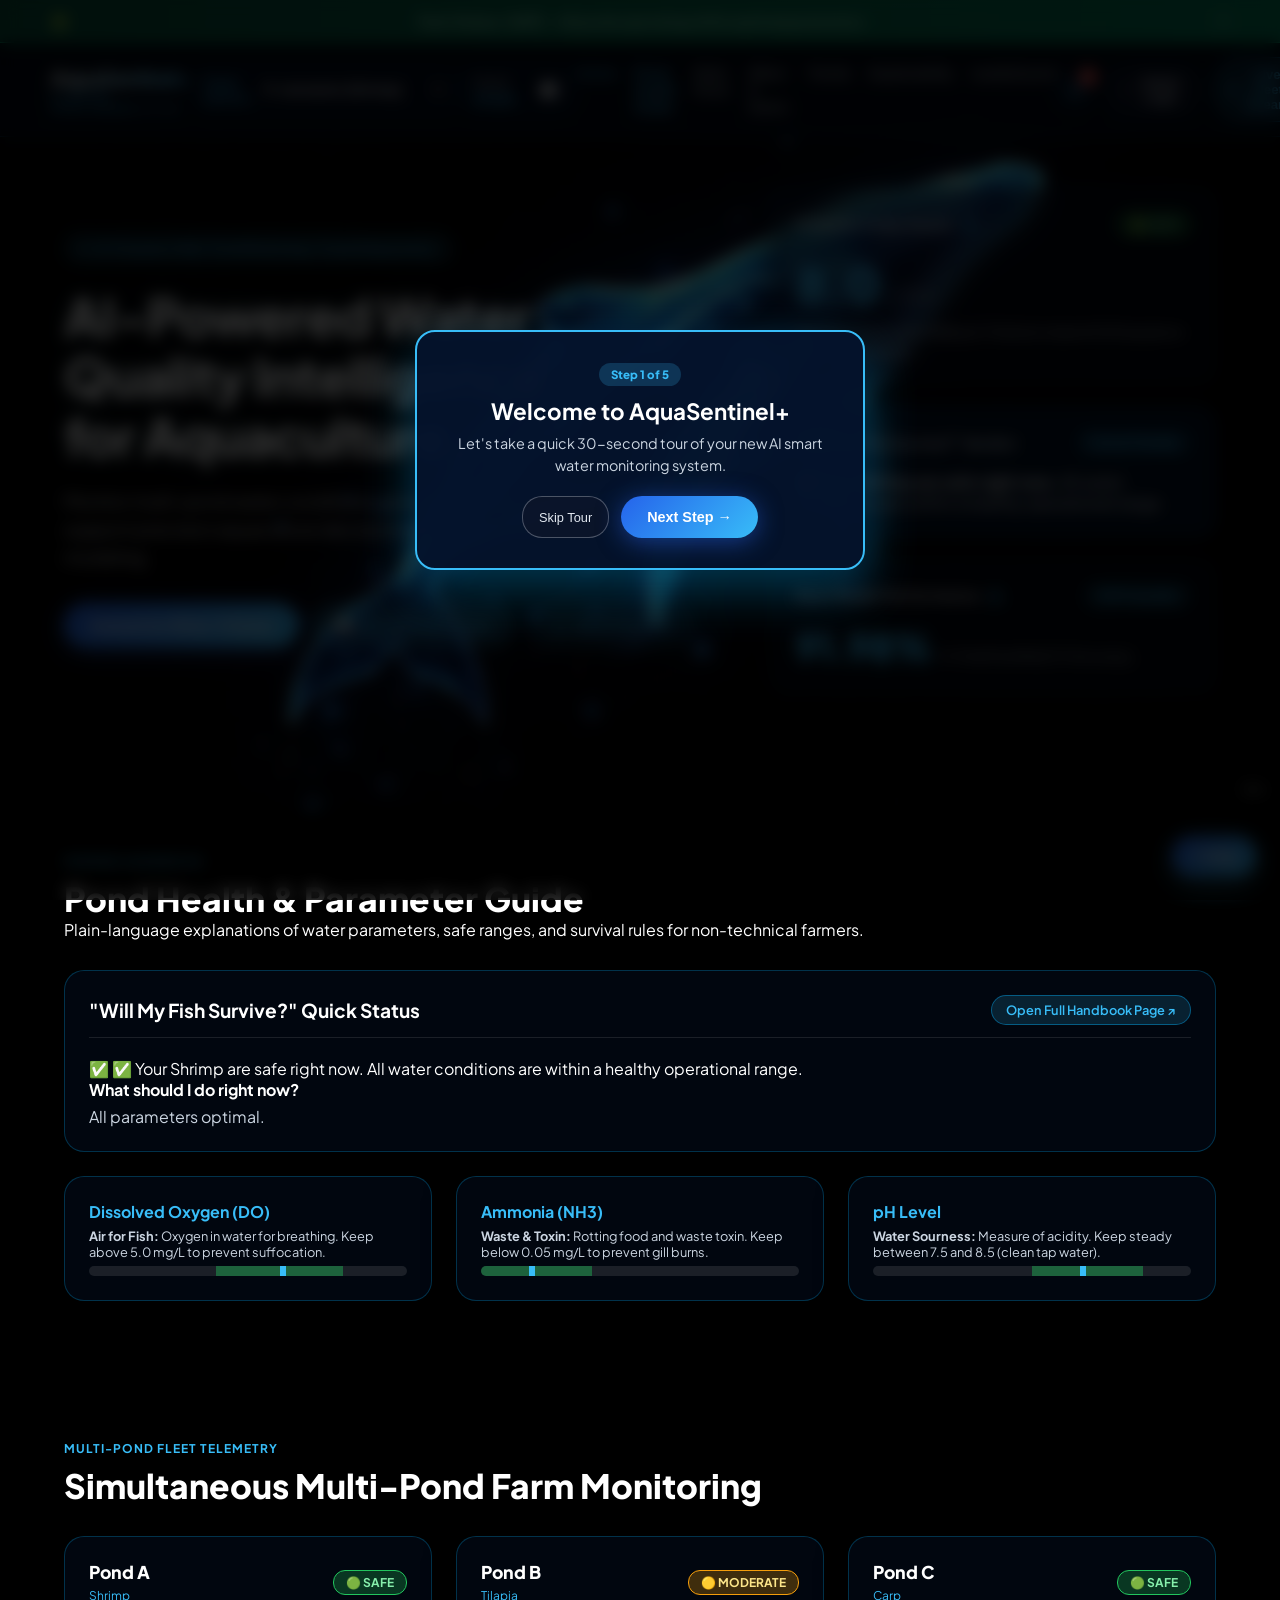
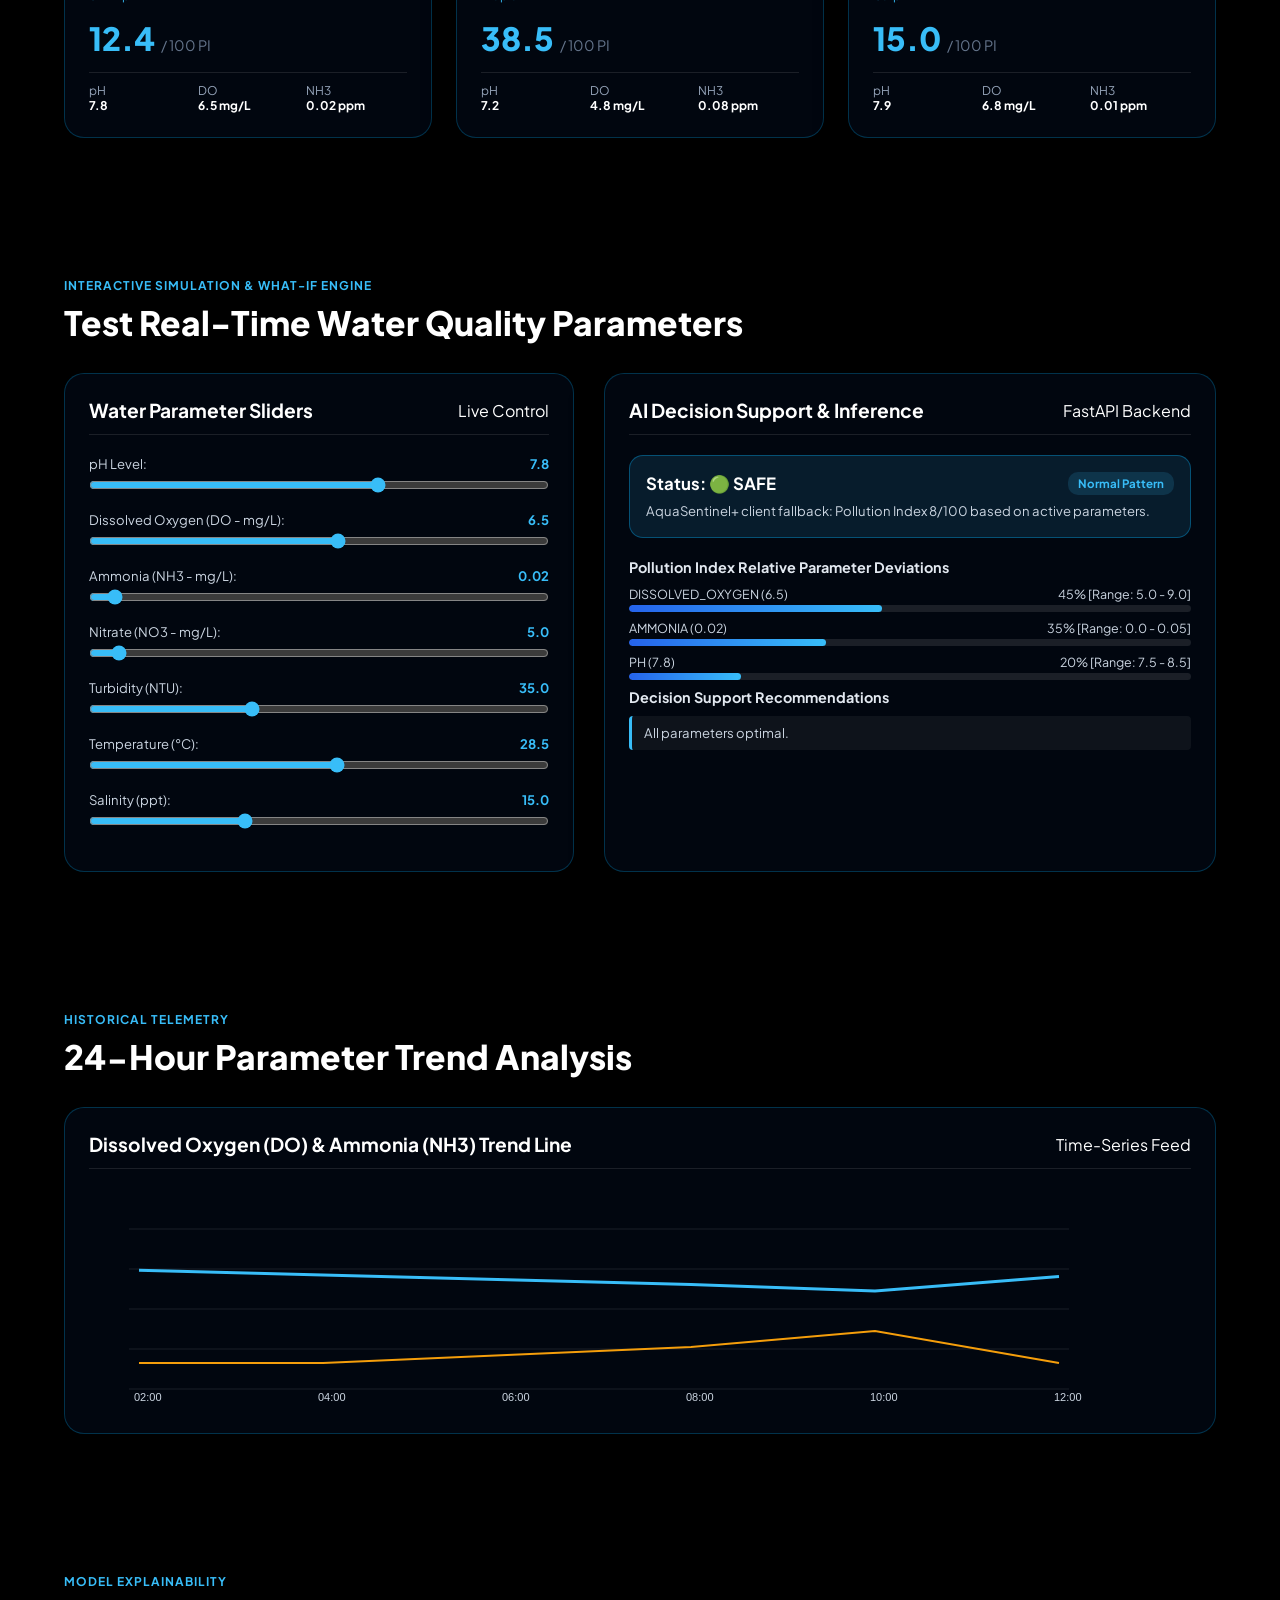
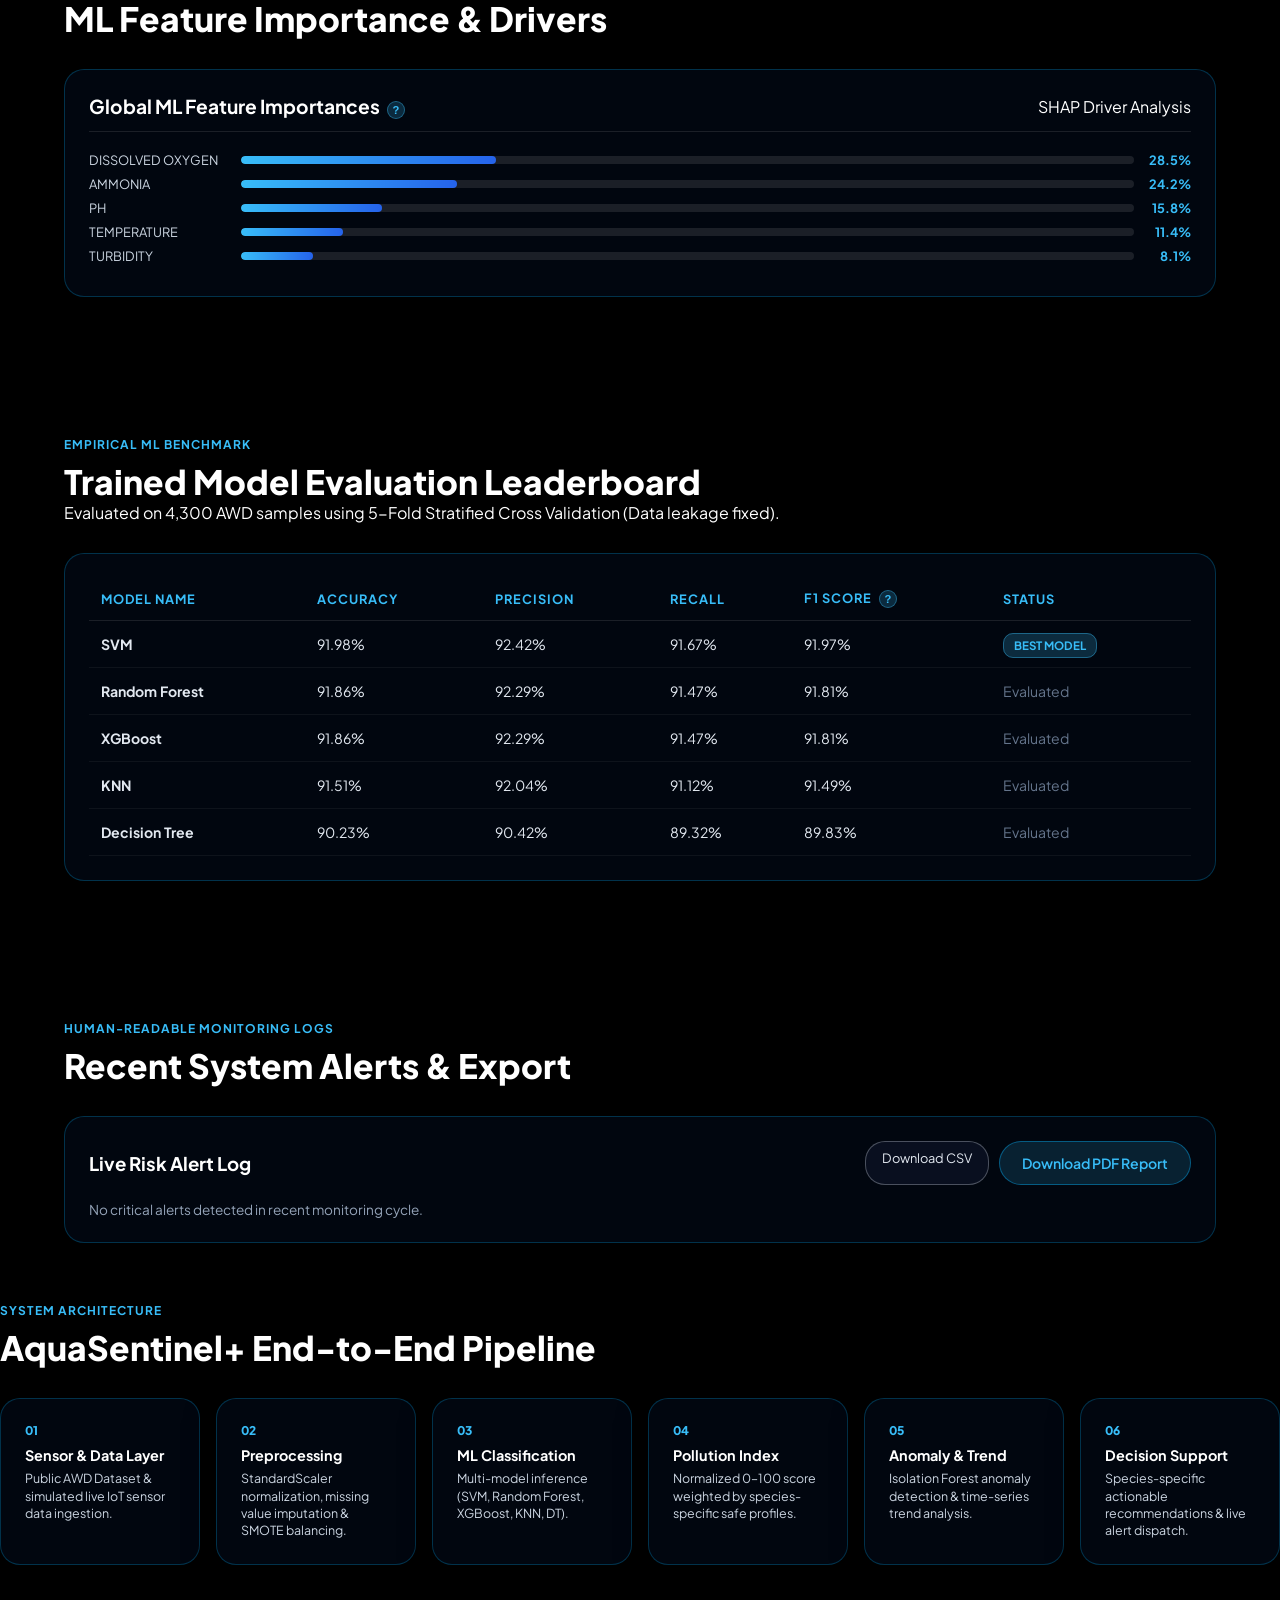
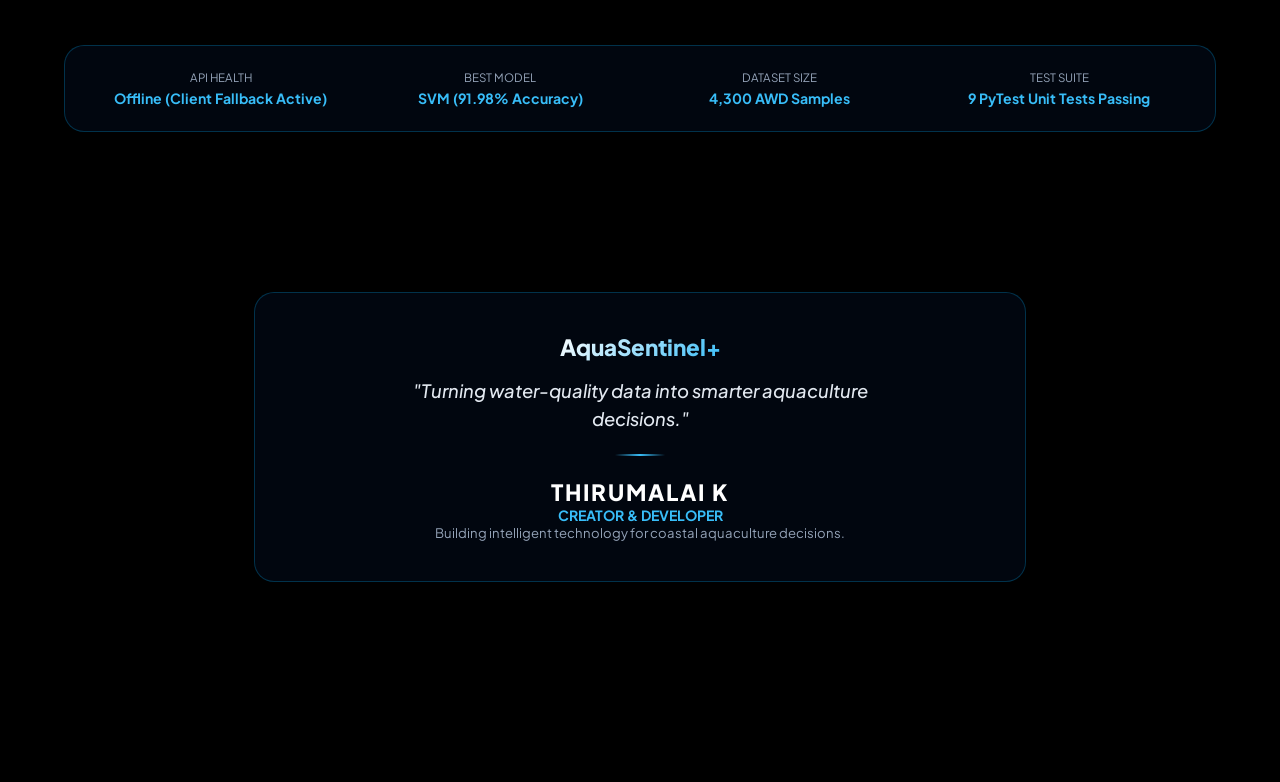
==== AQUA/index.html @ faed37a9 "success" ====
<!DOCTYPE html>
<html lang="en">
<head>
    <meta charset="UTF-8">
    <meta name="viewport" content="width=device-width, initial-scale=1.0">
    <title>AquaSentinel+ | AI Water Quality Intelligence & Decision Support</title>
    <link rel="preconnect" href="https://fonts.googleapis.com">
    <link rel="preconnect" href="https://fonts.gstatic.com" crossorigin>
    <link href="https://fonts.googleapis.com/css2?family=Plus+Jakarta+Sans:wght@300;400;500;600;700;800&display=swap" rel="stylesheet">
    <link rel="stylesheet" href="styles.css">
</head>
<body>
    <!-- FEATURE: Always-Visible Top Status Summary Banner -->
    <div id="top-status-banner" class="top-status-banner banner-safe">
        <span class="banner-icon" id="banner-icon">🟢</span>
        <span id="banner-text"><strong>Farm Status: SAFE</strong> — All 3 ponds operating within optimal parameters.</span>
        <button class="banner-close" onclick="document.getElementById('top-status-banner').style.display='none'">&times;</button>
    </div>

    <!-- 1. FIXED FULL-SCREEN WHALE CANVAS BACKGROUND -->
    <canvas id="hero-canvas"></canvas>

    <!-- 2. TRANSPARENT HUD OVERLAY -->
    <div id="template-overlay">
        <!-- Top Navigation / Header -->
        <header class="navbar">
            <div class="logo">
                <span class="logo-name">AquaSentinel+</span>
                <span class="logo-tag">AI WATER INTELLIGENCE v1.3.0</span>
            </div>
            
            <div class="species-selector-wrapper">
                <label for="species-select" class="selector-label">Target Species:</label>
                <select id="species-select" class="species-select">
                    <option value="Shrimp" selected>P. vannamei (Shrimp)</option>
                    <option value="Tilapia">O. niloticus (Tilapia)</option>
                    <option value="Carp">C. carpio (Common Carp)</option>
                </select>
            </div>

            <!-- Simple / Advanced Mode Toggle -->
            <div class="mode-toggle-wrapper">
                <span class="mode-label" id="mode-label-text">Mode: <strong>Full Dashboard</strong></span>
                <label class="switch">
                    <input type="checkbox" id="mode-toggle-checkbox" checked>
                    <span class="slider round"></span>
                </label>
            </div>

            <nav class="nav-links">
                <a href="#home" class="active">Home</a>
                <a href="#guide-section" style="color: #38bdf8; font-weight: 700;">Pond Health Guide</a>
                <a href="#ponds">Multi-Pond</a>
                <a href="#what-if">What-If Demo</a>
                <a href="#trends">Trends</a>
                <a href="#explainability">Explainability</a>
                <a href="#leaderboard">Leaderboard</a>
            </nav>

            <div class="header-controls">
                <!-- Notification Bell -->
                <div class="notif-wrapper">
                    <button class="notif-btn" id="notif-toggle" title="Alert Notifications">
                        <svg width="18" height="18" viewBox="0 0 24 24" fill="none" stroke="currentColor" stroke-width="2"><path d="M18 8A6 6 0 0 0 6 8c0 7-3 9-3 9h18s-3-2-3-9"/><path d="M13.73 21a2 2 0 0 1-3.46 0"/></svg>
                        <span class="notif-badge" id="notif-badge">3</span>
                    </button>
                    <div class="notif-dropdown" id="notif-dropdown">
                        <div class="notif-header">
                            <h4>Unread Alerts</h4>
                            <button id="btn-mark-read">Mark all as read</button>
                        </div>
                        <div class="notif-list" id="notif-list">
                            <!-- Populated dynamically -->
                        </div>
                    </div>
                </div>

                <!-- Auth & User Avatar Dropdown -->
                <div class="user-menu-wrapper" id="user-menu-wrapper">
                    <button class="btn-login" id="btn-login-modal">
                        <svg width="15" height="15" viewBox="0 0 24 24" fill="none" stroke="currentColor" stroke-width="2"><path d="M20 21v-2a4 4 0 0 0-4-4H8a4 4 0 0 0-4 4v2"/><circle cx="12" cy="7" r="4"/></svg>
                        <span id="user-display">Admin Login</span>
                    </button>
                    
                    <div class="user-dropdown" id="user-dropdown">
                        <div class="user-dropdown-header">
                            <strong id="dropdown-user-name">Thirumalai K</strong>
                            <span id="dropdown-user-role" class="user-role-badge">ADMIN</span>
                        </div>
                        <button class="dropdown-item" id="btn-open-add-pond">+ Add New Pond</button>
                        <a href="guide.html" target="_blank" class="dropdown-item">Pond Health Guide</a>
                        <button class="dropdown-item" id="btn-logout" style="color:#ef4444;">Logout</button>
                    </div>
                </div>

                <button class="btn-live-scan" id="btn-toggle-sim">
                    <span class="pulse-dot"></span> Live Fleet Stream
                </button>
            </div>
        </header>

        <!-- Main Hero Overlay Section -->
        <section class="hero-overlay-section" id="home">
            <div class="hero-container">
                <div class="hero-grid">
                    <!-- Left Column Content -->
                    <div class="hero-left">
                        <div class="pill-badge">
                            <span class="dot"></span> AI-Powered • Multi-Pond Monitoring • Coastal Aquaculture
                        </div>
                        <h1 class="hero-title">
                            AI-Powered Water<br>
                            Quality Intelligence<br>
                            for Aquaculture.
                        </h1>
                        <p class="hero-subtext">
                            Monitor multi-pond water conditions, predict risk early, and support precision aquaculture decisions with empirical ML modeling.
                        </p>
                        <div class="hero-actions">
                            <a href="#what-if" class="btn-primary">Interactive What-If Demo</a>
                            <a href="guide.html" target="_blank" class="btn-pdf" style="background: rgba(56, 189, 248, 0.25);">
                                📖 Farmer Health Guide
                            </a>
                            <a href="http://localhost:8000/api/report/pdf" download class="btn-pdf">
                                <svg width="16" height="16" viewBox="0 0 24 24" fill="none" stroke="currentColor" stroke-width="2"><path d="M21 15v4a2 2 0 0 1-2 2H5a2 2 0 0 1-2-2v-4"/><polyline points="7 10 12 15 17 10"/><line x1="12" y1="15" x2="12" y2="3"/></svg>
                                Executive PDF
                            </a>
                        </div>
                    </div>

                    <!-- Right Column Telemetry Cards -->
                    <div class="hero-right">
                        <!-- Pollution Index Live Card -->
                        <div class="telemetry-card card-global" id="tour-pi-card">
                            <div class="card-header-row">
                                <h4>
                                    Pollution Index Score 
                                    <button class="tooltip-btn" title="What is Pollution Index? A 0-100 score where 0 is optimal safe water and 100 is critical risk.">?</button>
                                </h4>
                                <span class="badge-time status-safe" id="status-badge">🟢 SAFE</span>
                            </div>
                            <div class="pi-score-display">
                                <span class="pi-number" id="pi-score-val">12.4</span>
                                <span class="pi-denom">/ 100</span>
                            </div>
                            <p class="pi-desc" id="pi-status-desc">Convention: 0.0 = Optimal (Safe) | 100.0 = Critical. Water parameters are optimal.</p>
                        </div>

                        <!-- Farmer Verdict Sentence Widget -->
                        <div class="telemetry-card card-verdict" style="background: rgba(3, 25, 55, 0.65) !important;">
                            <div class="card-header-row">
                                <h4>"Will My Fish Survive?" Verdict</h4>
                                <span class="badge-year">Farmer Friendly</span>
                            </div>
                            <p class="verdict-sentence" id="farmer-verdict-text">
                                ✅ <strong>Your Shrimp are safe right now.</strong> All water conditions are within a healthy range.
                            </p>
                        </div>

                        <!-- Best Model Performance Card -->
                        <div class="telemetry-card card-impact">
                            <div class="card-header-row">
                                <h4>
                                    Best Model Performance
                                    <button class="tooltip-btn" title="Empirical accuracy measured using 5-Fold Stratified Cross Validation with zero data leakage.">?</button>
                                </h4>
                                <span class="badge-year" id="best-model-name">SVM Classifier</span>
                            </div>
                            <div class="card-stat">
                                <span class="stat-number" id="best-model-acc">91.98%</span>
                                <span class="stat-label">5-Fold Stratified CV Accuracy</span>
                            </div>
                        </div>
                    </div>
                </div>
            </div>
        </section>

        <!-- Embedded Pond Health Guide Section for Farmers -->
        <section class="stats-section" id="guide-section">
            <div class="section-header">
                <span class="section-tag">Farmer Handbook</span>
                <h2 class="section-title">Pond Health & Parameter Guide</h2>
                <p class="section-subtext">Plain-language explanations of water parameters, safe ranges, and survival rules for non-technical farmers.</p>
            </div>
            
            <div class="feature-card" style="margin-bottom: 24px;">
                <div class="panel-header">
                    <h3>"Will My Fish Survive?" Quick Status</h3>
                    <a href="guide.html" target="_blank" class="btn-pdf" style="padding: 6px 14px; font-size: 0.8rem;">Open Full Handbook Page ↗</a>
                </div>
                <div class="verdict-banner-widget" style="margin-bottom: 0;">
                    <div class="verdict-headline" id="embedded-verdict-headline">
                        <span>🟢</span> <span>Your Shrimp are safe right now. All conditions are within a healthy range.</span>
                    </div>
                    <div class="action-box-plain">
                        <strong>What should I do right now?</strong>
                        <p id="embedded-action-desc" style="margin-top: 6px; color: #cbd5e1;">Keep regular monitoring. Water parameters are optimal. No immediate emergency intervention required.</p>
                    </div>
                </div>
            </div>

            <!-- Mini Parameter Glossary Cards -->
            <div class="multi-ponds-grid">
                <div class="pond-card">
                    <h4 style="color:#38bdf8;">Dissolved Oxygen (DO)</h4>
                    <p style="font-size:0.8rem; color:#cbd5e1; margin:6px 0;"><strong>Air for Fish:</strong> Oxygen in water for breathing. Keep above 5.0 mg/L to prevent suffocation.</p>
                    <div class="thermo-track" style="height:10px; background:rgba(255,255,255,0.1); border-radius:5px; position:relative;">
                        <div style="position:absolute; left:40%; width:40%; height:100%; background:rgba(34,197,94,0.4);"></div>
                        <div style="position:absolute; left:60%; width:6px; height:100%; background:#38bdf8;"></div>
                    </div>
                </div>
                <div class="pond-card">
                    <h4 style="color:#38bdf8;">Ammonia (NH3)</h4>
                    <p style="font-size:0.8rem; color:#cbd5e1; margin:6px 0;"><strong>Waste & Toxin:</strong> Rotting food and waste toxin. Keep below 0.05 mg/L to prevent gill burns.</p>
                    <div class="thermo-track" style="height:10px; background:rgba(255,255,255,0.1); border-radius:5px; position:relative;">
                        <div style="position:absolute; left:0%; width:35%; height:100%; background:rgba(34,197,94,0.4);"></div>
                        <div style="position:absolute; left:15%; width:6px; height:100%; background:#38bdf8;"></div>
                    </div>
                </div>
                <div class="pond-card">
                    <h4 style="color:#38bdf8;">pH Level</h4>
                    <p style="font-size:0.8rem; color:#cbd5e1; margin:6px 0;"><strong>Water Sourness:</strong> Measure of acidity. Keep steady between 7.5 and 8.5 (clean tap water).</p>
                    <div class="thermo-track" style="height:10px; background:rgba(255,255,255,0.1); border-radius:5px; position:relative;">
                        <div style="position:absolute; left:50%; width:35%; height:100%; background:rgba(34,197,94,0.4);"></div>
                        <div style="position:absolute; left:65%; width:6px; height:100%; background:#38bdf8;"></div>
                    </div>
                </div>
            </div>
        </section>

        <!-- FIX 1 RESTORED: Multi-Pond Simultaneous Monitoring Section -->
        <section class="stats-section" id="ponds">
            <div class="section-header">
                <span class="section-tag">Multi-Pond Fleet Telemetry</span>
                <h2 class="section-title">Simultaneous Multi-Pond Farm Monitoring</h2>
            </div>
            <div class="multi-ponds-grid" id="multi-ponds-container">
                <!-- Static Pre-Populated 3 Pond Cards (Dynamically refreshed) -->
                <div class="pond-card">
                    <div class="pond-card-header">
                        <div>
                            <h4 class="pond-title">Pond A</h4>
                            <span class="pond-species">Shrimp</span>
                        </div>
                        <span class="badge-time status-safe">🟢 SAFE</span>
                    </div>
                    <div style="display:flex; align-items:baseline; gap:6px;">
                        <span class="pond-pi-val">7.1</span>
                        <span style="color:#64748b; font-size:0.9rem;">/ 100 PI</span>
                    </div>
                    <div class="pond-metrics-mini">
                        <div class="pond-metric-item"><span>pH</span><strong>8.16</strong></div>
                        <div class="pond-metric-item"><span>DO</span><strong>5.55 mg/L</strong></div>
                        <div class="pond-metric-item"><span>NH3</span><strong>0.009 ppm</strong></div>
                    </div>
                </div>

                <div class="pond-card">
                    <div class="pond-card-header">
                        <div>
                            <h4 class="pond-title">Pond B</h4>
                            <span class="pond-species">Tilapia</span>
                        </div>
                        <span class="badge-time status-safe">🟢 SAFE</span>
                    </div>
                    <div style="display:flex; align-items:baseline; gap:6px;">
                        <span class="pond-pi-val">8.4</span>
                        <span style="color:#64748b; font-size:0.9rem;">/ 100 PI</span>
                    </div>
                    <div class="pond-metrics-mini">
                        <div class="pond-metric-item"><span>pH</span><strong>7.60</strong></div>
                        <div class="pond-metric-item"><span>DO</span><strong>5.71 mg/L</strong></div>
                        <div class="pond-metric-item"><span>NH3</span><strong>0.055 ppm</strong></div>
                    </div>
                </div>

                <div class="pond-card">
                    <div class="pond-card-header">
                        <div>
                            <h4 class="pond-title">Pond C</h4>
                            <span class="pond-species">Carp</span>
                        </div>
                        <span class="badge-time status-moderate">🟡 MODERATE</span>
                    </div>
                    <div style="display:flex; align-items:baseline; gap:6px;">
                        <span class="pond-pi-val">58.8</span>
                        <span style="color:#64748b; font-size:0.9rem;">/ 100 PI</span>
                    </div>
                    <div class="pond-metrics-mini">
                        <div class="pond-metric-item"><span>pH</span><strong>6.78</strong></div>
                        <div class="pond-metric-item"><span>DO</span><strong>3.72 mg/L</strong></div>
                        <div class="pond-metric-item"><span>NH3</span><strong>0.140 ppm</strong></div>
                    </div>
                </div>
            </div>
        </section>

        <!-- What-If Interactive Sliders Section -->
        <section class="stats-section" id="what-if">
            <div class="section-header">
                <span class="section-tag">Interactive Simulation & What-If Engine</span>
                <h2 class="section-title">Test Real-Time Water Quality Parameters</h2>
            </div>

            <div class="what-if-grid">
                <!-- Sliders Panel -->
                <div class="feature-card sliders-panel" id="tour-sliders">
                    <div class="panel-header">
                        <h3>Water Parameter Sliders</h3>
                        <span class="small-blue-tag">Live Control</span>
                    </div>

                    <div class="slider-group">
                        <div class="slider-label-row">
                            <label>pH Level:</label>
                            <span class="slider-val" id="val-ph">7.8</span>
                        </div>
                        <input type="range" id="slider-ph" min="4.0" max="10.0" step="0.1" value="7.8">
                    </div>

                    <div class="slider-group">
                        <div class="slider-label-row">
                            <label>Dissolved Oxygen (DO - mg/L):</label>
                            <span class="slider-val" id="val-do">6.5</span>
                        </div>
                        <input type="range" id="slider-do" min="0.0" max="12.0" step="0.1" value="6.5">
                    </div>

                    <div class="slider-group">
                        <div class="slider-label-row">
                            <label>Ammonia (NH3 - mg/L):</label>
                            <span class="slider-val" id="val-ammonia">0.02</span>
                        </div>
                        <input type="range" id="slider-ammonia" min="0.0" max="0.5" step="0.01" value="0.02">
                    </div>

                    <div class="slider-group">
                        <div class="slider-label-row">
                            <label>Nitrate (NO3 - mg/L):</label>
                            <span class="slider-val" id="val-nitrate">5.0</span>
                        </div>
                        <input type="range" id="slider-nitrate" min="0.0" max="100.0" step="1.0" value="5.0">
                    </div>

                    <div class="slider-group">
                        <div class="slider-label-row">
                            <label>Turbidity (NTU):</label>
                            <span class="slider-val" id="val-turbidity">35.0</span>
                        </div>
                        <input type="range" id="slider-turbidity" min="0.0" max="100.0" step="1.0" value="35.0">
                    </div>

                    <div class="slider-group">
                        <div class="slider-label-row">
                            <label>Temperature (°C):</label>
                            <span class="slider-val" id="val-temp">28.5</span>
                        </div>
                        <input type="range" id="slider-temp" min="15.0" max="40.0" step="0.5" value="28.5">
                    </div>

                    <div class="slider-group">
                        <div class="slider-label-row">
                            <label>Salinity (ppt):</label>
                            <span class="slider-val" id="val-salinity">15.0</span>
                        </div>
                        <input type="range" id="slider-salinity" min="0.0" max="45.0" step="0.5" value="15.0">
                    </div>
                </div>

                <!-- Results & Inference Panel -->
                <div class="feature-card results-panel">
                    <div class="panel-header">
                        <h3>AI Decision Support & Inference</h3>
                        <span class="small-blue-tag">FastAPI Backend</span>
                    </div>

                    <div class="classification-box" id="classification-box">
                        <div class="class-title-row">
                            <h4>Status: <span id="res-classification">🟢 SAFE</span></h4>
                            <span class="anomaly-tag" id="res-anomaly">
                                Normal Pattern
                                <button class="tooltip-btn" title="Anomaly Detection: Isolation Forest checks if sensor values represent abnormal hardware/environmental spikes.">?</button>
                            </span>
                        </div>
                        <p class="explanation-text" id="res-explanation">FastAPI inference engine processed readings successfully.</p>
                    </div>

                    <!-- Parameter Contribution Bars -->
                    <div class="contributions-block">
                        <h4>Pollution Index Relative Parameter Deviations</h4>
                        <div class="contribution-bars" id="contribution-bars">
                            <!-- Populated dynamically -->
                        </div>
                    </div>

                    <!-- Recommendations List -->
                    <div class="recommendations-block">
                        <h4>Decision Support Recommendations</h4>
                        <ul class="recs-list" id="recs-list">
                            <li>All water parameters within safe operational bounds.</li>
                        </ul>
                    </div>
                </div>
            </div>
        </section>

        <!-- Trend Line Charts Section -->
        <section class="stats-section" id="trends">
            <div class="section-header">
                <span class="section-tag">Historical Telemetry</span>
                <h2 class="section-title">24-Hour Parameter Trend Analysis</h2>
            </div>
            <div class="feature-card trend-chart-card">
                <div class="panel-header">
                    <h3>Dissolved Oxygen (DO) & Ammonia (NH3) Trend Line</h3>
                    <span class="small-blue-tag">Time-Series Feed</span>
                </div>
                <div class="chart-wrapper">
                    <canvas id="trend-canvas" width="1000" height="220"></canvas>
                </div>
            </div>
        </section>

        <!-- FIX 2 RESTORED: Model Explainability (SHAP) -->
        <section class="stats-section" id="explainability">
            <div class="section-header">
                <span class="section-tag">Model Explainability</span>
                <h2 class="section-title">ML Feature Importance & Drivers</h2>
            </div>
            <div class="feature-card explain-card">
                <div class="panel-header">
                    <h3>
                        Global ML Feature Importances
                        <button class="tooltip-btn" title="SHAP Values measure how much each sensor parameter pushes the model towards Safe vs Critical.">?</button>
                    </h3>
                    <span class="small-blue-tag">SHAP Driver Analysis</span>
                </div>
                <div class="shap-bars" id="shap-bars">
                    <!-- Pre-populated fallback SHAP bars -->
                    <div class="shap-item"><span class="shap-label">DISSOLVED OXYGEN</span><div class="shap-bar-outer"><div class="shap-bar-inner" style="width: 28.5%;"></div></div><span class="shap-val">28.5%</span></div>
                    <div class="shap-item"><span class="shap-label">AMMONIA</span><div class="shap-bar-outer"><div class="shap-bar-inner" style="width: 24.2%;"></div></div><span class="shap-val">24.2%</span></div>
                    <div class="shap-item"><span class="shap-label">PH</span><div class="shap-bar-outer"><div class="shap-bar-inner" style="width: 15.8%;"></div></div><span class="shap-val">15.8%</span></div>
                    <div class="shap-item"><span class="shap-label">TEMPERATURE</span><div class="shap-bar-outer"><div class="shap-bar-inner" style="width: 11.4%;"></div></div><span class="shap-val">11.4%</span></div>
                    <div class="shap-item"><span class="shap-label">TURBIDITY</span><div class="shap-bar-outer"><div class="shap-bar-inner" style="width: 8.1%;"></div></div><span class="shap-val">8.1%</span></div>
                </div>
            </div>
        </section>

        <!-- FIX 2 RESTORED: Model Evaluation Leaderboard Table -->
        <section class="stats-section" id="leaderboard">
            <div class="section-header">
                <span class="section-tag">Empirical ML Benchmark</span>
                <h2 class="section-title">Trained Model Evaluation Leaderboard</h2>
                <p class="section-subtext">Evaluated on 4,300 AWD samples using 5-Fold Stratified Cross Validation (Data leakage fixed).</p>
            </div>

            <div class="table-card">
                <table class="leaderboard-table">
                    <thead>
                        <tr>
                            <th>Model Name</th>
                            <th>Accuracy</th>
                            <th>Precision</th>
                            <th>Recall</th>
                            <th>F1 Score <button class="tooltip-btn" title="F1-Score is the harmonic mean of precision and recall.">?</button></th>
                            <th>Status</th>
                        </tr>
                    </thead>
                    <tbody id="leaderboard-body">
                        <tr><td><strong>SVM</strong></td><td>91.98%</td><td>92.42%</td><td>91.67%</td><td>91.97%</td><td><span class="badge-best">BEST MODEL</span></td></tr>
                        <tr><td><strong>Random Forest</strong></td><td>91.86%</td><td>92.29%</td><td>91.47%</td><td>91.81%</td><td><span style="color:#64748b;">Evaluated</span></td></tr>
                        <tr><td><strong>XGBoost</strong></td><td>91.86%</td><td>92.29%</td><td>91.47%</td><td>91.81%</td><td><span style="color:#64748b;">Evaluated</span></td></tr>
                        <tr><td><strong>KNN</strong></td><td>91.51%</td><td>92.04%</td><td>91.12%</td><td>91.49%</td><td><span style="color:#64748b;">Evaluated</span></td></tr>
                        <tr><td><strong>Decision Tree</strong></td><td>90.23%</td><td>90.42%</td><td>89.32%</td><td>89.83%</td><td><span style="color:#64748b;">Evaluated</span></td></tr>
                    </tbody>
                </table>
            </div>
        </section>

        <!-- Alerts Section -->
        <section class="stats-section" id="alerts">
            <div class="section-header">
                <span class="section-tag">Human-Readable Monitoring Logs</span>
                <h2 class="section-title">Recent System Alerts & Export</h2>
            </div>

            <div class="alerts-container">
                <div class="alerts-list-card">
                    <div class="alerts-header">
                        <h3>Live Risk Alert Log</h3>
                        <div class="export-actions">
                            <a href="http://localhost:8000/api/report" download class="btn-demo">Download CSV</a>
                            <a href="http://localhost:8000/api/report/pdf" download class="btn-pdf">Download PDF Report</a>
                        </div>
                    </div>
                    <div class="alerts-scroll-box" id="alerts-box">
                        <p class="no-alerts">No critical alerts detected in recent monitoring cycle.</p>
                    </div>
                </div>
            </div>
        </section>

        <!-- System Architecture Section -->
        <section class="startup-section" id="architecture">
            <div class="startup-container">
                <div class="section-header">
                    <span class="section-tag">System Architecture</span>
                    <h2 class="section-title">AquaSentinel+ End-to-End Pipeline</h2>
                </div>
                <div class="arch-flow-grid">
                    <div class="arch-box">
                        <div class="arch-step">01</div>
                        <h4>Sensor & Data Layer</h4>
                        <p>Public AWD Dataset & simulated live IoT sensor data ingestion.</p>
                    </div>
                    <div class="arch-box">
                        <div class="arch-step">02</div>
                        <h4>Preprocessing</h4>
                        <p>StandardScaler normalization, missing value imputation & SMOTE balancing.</p>
                    </div>
                    <div class="arch-box">
                        <div class="arch-step">03</div>
                        <h4>ML Classification</h4>
                        <p>Multi-model inference (SVM, Random Forest, XGBoost, KNN, DT).</p>
                    </div>
                    <div class="arch-box">
                        <div class="arch-step">04</div>
                        <h4>Pollution Index</h4>
                        <p>Normalized 0–100 score weighted by species-specific safe profiles.</p>
                    </div>
                    <div class="arch-box">
                        <div class="arch-step">05</div>
                        <h4>Anomaly & Trend</h4>
                        <p>Isolation Forest anomaly detection & time-series trend analysis.</p>
                    </div>
                    <div class="arch-box">
                        <div class="arch-step">06</div>
                        <h4>Decision Support</h4>
                        <p>Species-specific actionable recommendations & live alert dispatch.</p>
                    </div>
                </div>
            </div>
        </section>

        <!-- System Status Footer Card -->
        <section class="stats-section">
            <div class="feature-card health-footer-card">
                <div class="health-grid">
                    <div class="health-item">
                        <span class="health-label">API Health</span>
                        <span class="health-val" id="health-status">Healthy (12ms)</span>
                    </div>
                    <div class="health-item">
                        <span class="health-label">Best Model</span>
                        <span class="health-val" id="health-model">SVM (91.98% Accuracy)</span>
                    </div>
                    <div class="health-item">
                        <span class="health-label">Dataset Size</span>
                        <span class="health-val">4,300 AWD Samples</span>
                    </div>
                    <div class="health-item">
                        <span class="health-label">Test Suite</span>
                        <span class="health-val">9 PyTest Unit Tests Passing</span>
                    </div>
                </div>
            </div>
        </section>

        <!-- Closing Signature Section -->
        <section class="closing-section" id="closing">
            <div class="closing-container">
                <div class="closing-card">
                    <div class="closing-logo-mark">AquaSentinel+</div>
                    <blockquote class="closing-quote">
                        "Turning water-quality data into smarter aquaculture decisions."
                    </blockquote>
                    <div class="closing-divider"></div>
                    <div class="creator-profile">
                        <h3 class="creator-name">THIRUMALAI K</h3>
                        <p class="creator-role">Creator & Developer</p>
                        <p class="creator-subtext">Building intelligent technology for coastal aquaculture decisions.</p>
                    </div>
                </div>
            </div>
        </section>
    </div>

    <!-- FIX 3 VERIFIED: Auth Modal with Register & Login Tabs -->
    <div class="modal-overlay" id="login-modal">
        <div class="modal-card">
            <div class="modal-header">
                <div class="auth-tabs">
                    <button class="auth-tab active" id="tab-login-btn">Log In</button>
                    <button class="auth-tab" id="tab-register-btn">Register Farmer</button>
                </div>
                <button class="modal-close" id="login-close">&times;</button>
            </div>

            <!-- Login Form -->
            <form id="login-form">
                <div class="input-group">
                    <label>Email Address or Username</label>
                    <input type="text" id="login-user" value="admin@aquasentinel.demo" required>
                </div>
                <div class="input-group">
                    <label>Password</label>
                    <input type="password" id="login-pass" value="demo1234" required>
                </div>
                <div style="display:flex; align-items:center; gap:8px; margin: 10px 0;">
                    <input type="checkbox" id="remember-me" checked>
                    <label for="remember-me" style="font-size:0.8rem; color:#cbd5e1;">Remember Me (7 Days)</label>
                </div>
                <p class="demo-credentials-note">Evaluator Demo Account: <code>admin@aquasentinel.demo</code> / <code>demo1234</code></p>
                <button type="submit" class="btn-primary" style="width: 100%; margin-top: 14px;">Log In to Farm System</button>
            </form>

            <!-- Register Form -->
            <form id="register-form" style="display:none;">
                <div class="input-group">
                    <label>Full Name</label>
                    <input type="text" id="reg-name" placeholder="John Farmer" required>
                </div>
                <div class="input-group">
                    <label>Farm Name</label>
                    <input type="text" id="reg-farm" placeholder="Sunrise Coastal Aqua" required>
                </div>
                <div class="input-group">
                    <label>Email Address</label>
                    <input type="email" id="reg-email" placeholder="john@farm.com" required>
                </div>
                <div class="input-group">
                    <label>Password</label>
                    <input type="password" id="reg-pass" placeholder="••••••••" required>
                </div>
                <button type="submit" class="btn-primary" style="width: 100%; margin-top: 14px;">Create Account</button>
            </form>
        </div>
    </div>

    <!-- Add New Pond Modal -->
    <div class="modal-overlay" id="add-pond-modal">
        <div class="modal-card">
            <div class="modal-header">
                <h3>Add New Farm Pond</h3>
                <button class="modal-close" id="add-pond-close">&times;</button>
            </div>
            <form id="add-pond-form">
                <div class="input-group">
                    <label>Pond Name / Location</label>
                    <input type="text" id="pond-name-input" placeholder="Pond D - East Sector" required>
                </div>
                <div class="input-group">
                    <label>Target Cultured Species</label>
                    <select id="pond-species-input" style="width:100%; background:rgba(15,23,42,0.8); border:1px solid rgba(0,180,255,0.3); padding:10px; border-radius:8px; color:#fff;">
                        <option value="Shrimp">P. vannamei (Shrimp)</option>
                        <option value="Tilapia">O. niloticus (Tilapia)</option>
                        <option value="Carp">C. carpio (Common Carp)</option>
                    </select>
                </div>
                <button type="submit" class="btn-primary" style="width: 100%; margin-top: 14px;">+ Register Pond</button>
            </form>
        </div>
    </div>

    <!-- FAQ Accordion Modal -->
    <div class="modal-overlay" id="faq-modal">
        <div class="modal-card" style="max-width: 550px;">
            <div class="modal-header">
                <h3>Farmer Help & FAQ</h3>
                <button class="modal-close" id="faq-close">&times;</button>
            </div>
            <div class="faq-list">
                <div class="faq-item">
                    <button class="faq-q">What is the Pollution Index score?</button>
                    <div class="faq-a">The Pollution Index (0 to 100) measures total water stress. 0 to 30 is SAFE (green), 30 to 60 is MODERATE (yellow), and 60+ is CRITICAL (red).</div>
                </div>
                <div class="faq-item">
                    <button class="faq-q">What should I do on a CRITICAL alert?</button>
                    <div class="faq-a">Check your Dissolved Oxygen and Ammonia immediately. Turn on paddlewheel aerators, stop feeding, and perform a partial water exchange.</div>
                </div>
                <div class="faq-item">
                    <button class="faq-q">How often is pond telemetry data updated?</button>
                    <div class="faq-a">Live stream updates every 3 seconds during simulation. Real IoT deployments update continuously via sensors.</div>
                </div>
            </div>
            <a href="guide.html" target="_blank" class="btn-primary" style="width: 100%; margin-top: 18px; text-align: center; display: block;">Open Full Pond Health Handbook</a>
        </div>
    </div>

    <!-- First-Time User Guided Tour Overlay -->
    <div class="tour-overlay" id="tour-overlay">
        <div class="tour-card">
            <span class="tour-step-badge" id="tour-step-badge">Step 1 of 5</span>
            <h3 id="tour-title">Welcome to AquaSentinel+</h3>
            <p id="tour-desc">Let's take a quick 30-second tour of your new AI smart water monitoring system.</p>
            <div class="tour-actions">
                <button class="btn-demo" id="tour-skip-btn">Skip Tour</button>
                <button class="btn-primary" id="tour-next-btn">Next Step →</button>
            </div>
        </div>
    </div>

    <!-- Persistent Floating Help Button -->
    <button class="floating-help-btn" id="floating-help-btn" title="Open Farmer Help & FAQ">
        ? Help
    </button>

    <!-- Session Expired Toast -->
    <div class="toast-notification" id="toast-notification">
        <span id="toast-text">Session expired. Please log in again.</span>
    </div>

    <script src="script.js"></script>
</body>
</html>
---- AQUA/styles.css ----
/* Global Resets & Typography */
* {
    margin: 0;
    padding: 0;
    box-sizing: border-box;
}

html {
    background-color: #000000;
    color: #ffffff;
    font-family: 'Plus Jakarta Sans', -apple-system, BlinkMacSystemFont, sans-serif;
    overflow-x: clip;
    scroll-behavior: smooth;
}

body {
    background-color: #000000;
    overflow-x: clip;
    min-height: 100vh;
}

/* FEATURE: Simple Mode vs Advanced Mode Scoping */
body.simple-mode .tech-only {
    display: none !important;
}

/* FEATURE: Top Always-Visible Summary Banner */
.top-status-banner {
    position: sticky;
    top: 0;
    left: 0;
    width: 100%;
    z-index: 1000;
    padding: 10px 4%;
    font-size: 0.88rem;
    display: flex;
    align-items: center;
    justify-content: space-between;
    font-weight: 600;
    box-shadow: 0 4px 15px rgba(0, 0, 0, 0.5);
    transition: all 0.3s ease;
}

.top-status-banner.banner-safe {
    background: linear-gradient(90deg, #064e3b 0%, #047857 100%);
    color: #a7f3d0;
    border-bottom: 1px solid #10b981;
}

.top-status-banner.banner-warning {
    background: linear-gradient(90deg, #78350f 0%, #b45309 100%);
    color: #fde68a;
    border-bottom: 1px solid #f59e0b;
}

.top-status-banner.banner-critical {
    background: linear-gradient(90deg, #7f1d1d 0%, #b91c1c 100%);
    color: #fecaca;
    border-bottom: 1px solid #ef4444;
}

.banner-close {
    background: transparent;
    border: none;
    color: inherit;
    font-size: 1.2rem;
    cursor: pointer;
}

/* FEATURE: Simple / Advanced Mode Switch */
.mode-toggle-wrapper {
    display: flex;
    align-items: center;
    gap: 10px;
    background: rgba(3, 15, 35, 0.6);
    border: 1px solid rgba(0, 180, 255, 0.3);
    padding: 6px 14px;
    border-radius: 20px;
}

.mode-label {
    font-size: 0.78rem;
    color: #cbd5e1;
}

.mode-label strong {
    color: #38bdf8;
}

.switch {
    position: relative;
    display: inline-block;
    width: 36px;
    height: 20px;
}

.switch input {
    opacity: 0;
    width: 0;
    height: 0;
}

.slider {
    position: absolute;
    cursor: pointer;
    top: 0; left: 0; right: 0; bottom: 0;
    background-color: #334155;
    transition: .3s;
    border-radius: 20px;
}

.slider:before {
    position: absolute;
    content: "";
    height: 14px;
    width: 14px;
    left: 3px;
    bottom: 3px;
    background-color: white;
    transition: .3s;
    border-radius: 50%;
}

input:checked + .slider {
    background-color: #38bdf8;
}

input:checked + .slider:before {
    transform: translateX(16px);
}

/* Tooltip Buttons */
.tooltip-btn {
    background: rgba(56, 189, 248, 0.2);
    color: #38bdf8;
    border: 1px solid rgba(56, 189, 248, 0.4);
    border-radius: 50%;
    width: 18px;
    height: 18px;
    font-size: 0.7rem;
    font-weight: 800;
    cursor: help;
    display: inline-flex;
    align-items: center;
    justify-content: center;
    margin-left: 4px;
}

/* Thermometer Visual Gauge */
.thermo-track {
    height: 12px;
    background: rgba(255, 255, 255, 0.1);
    border-radius: 6px;
    position: relative;
    overflow: hidden;
}

/* User Avatar Dropdown */
.user-menu-wrapper {
    position: relative;
}

.user-dropdown {
    display: none;
    position: absolute;
    top: 48px;
    right: 0;
    width: 220px;
    background: rgba(3, 15, 35, 0.95);
    border: 1px solid rgba(0, 180, 255, 0.3);
    border-radius: 16px;
    padding: 12px;
    box-shadow: 0 10px 30px rgba(0, 0, 0, 0.8);
    backdrop-filter: blur(12px);
    z-index: 300;
}

.user-dropdown.show {
    display: block;
}

.user-dropdown-header {
    padding-bottom: 10px;
    margin-bottom: 8px;
    border-bottom: 1px solid rgba(255, 255, 255, 0.1);
}

.user-dropdown-header strong {
    display: block;
    font-size: 0.88rem;
    color: #ffffff;
}

.user-role-badge {
    font-size: 0.65rem;
    background: rgba(56, 189, 248, 0.2);
    color: #38bdf8;
    padding: 2px 8px;
    border-radius: 8px;
    font-weight: 700;
}

.dropdown-item {
    width: 100%;
    background: transparent;
    border: none;
    color: #cbd5e1;
    text-align: left;
    padding: 8px;
    font-size: 0.82rem;
    border-radius: 6px;
    cursor: pointer;
    text-decoration: none;
    display: block;
}

.dropdown-item:hover {
    background: rgba(56, 189, 248, 0.15);
    color: #38bdf8;
}

/* Auth Tabs */
.auth-tabs {
    display: flex;
    gap: 8px;
}

.auth-tab {
    background: transparent;
    border: none;
    color: #94a3b8;
    font-size: 0.95rem;
    font-weight: 700;
    cursor: pointer;
    padding-bottom: 4px;
}

.auth-tab.active {
    color: #38bdf8;
    border-bottom: 2px solid #38bdf8;
}

/* High-Contrast Color-Blind-Safe Status Badges */
.badge-time.status-safe {
    background: rgba(34, 197, 94, 0.25) !important;
    border: 1px solid #22c55e !important;
    color: #86efac !important;
}

.badge-time.status-moderate {
    background: rgba(245, 158, 11, 0.25) !important;
    border: 1px solid #f59e0b !important;
    color: #fde68a !important;
}

.badge-time.status-critical {
    background: rgba(239, 68, 68, 0.25) !important;
    border: 1px solid #ef4444 !important;
    color: #fecaca !important;
}

/* Persistent Floating Help Button */
.floating-help-btn {
    position: fixed;
    bottom: 24px;
    right: 24px;
    background: linear-gradient(135deg, #2563eb 0%, #38bdf8 100%);
    color: #ffffff;
    border: none;
    padding: 12px 20px;
    border-radius: 30px;
    font-weight: 800;
    font-size: 0.9rem;
    box-shadow: 0 6px 25px rgba(56, 189, 248, 0.5);
    cursor: pointer;
    z-index: 999;
    transition: transform 0.2s ease;
}

.floating-help-btn:hover {
    transform: scale(1.05);
}

/* FAQ Accordion */
.faq-list {
    display: flex;
    flex-direction: column;
    gap: 12px;
    margin-top: 14px;
}

.faq-item {
    background: rgba(15, 23, 42, 0.6);
    border: 1px solid rgba(0, 180, 255, 0.2);
    border-radius: 10px;
    overflow: hidden;
}

.faq-q {
    width: 100%;
    background: transparent;
    border: none;
    color: #38bdf8;
    font-weight: 700;
    font-size: 0.88rem;
    padding: 12px;
    text-align: left;
    cursor: pointer;
}

.faq-a {
    display: none;
    padding: 0 12px 12px;
    font-size: 0.82rem;
    color: #cbd5e1;
    line-height: 1.5;
}

.faq-item.open .faq-a {
    display: block;
}

/* Guided Tour Overlay */
.tour-overlay {
    display: none;
    position: fixed;
    top: 0; left: 0;
    width: 100vw; height: 100vh;
    background: rgba(0, 0, 0, 0.8);
    z-index: 2000;
    align-items: center;
    justify-content: center;
    backdrop-filter: blur(8px);
}

.tour-overlay.show {
    display: flex;
}

.tour-card {
    background: rgba(5, 20, 45, 0.95);
    border: 2px solid #38bdf8;
    border-radius: 20px;
    padding: 30px;
    max-width: 450px;
    text-align: center;
    box-shadow: 0 20px 50px rgba(0, 180, 255, 0.3);
}

.tour-step-badge {
    font-size: 0.72rem;
    background: rgba(56, 189, 248, 0.2);
    color: #38bdf8;
    padding: 4px 12px;
    border-radius: 12px;
    font-weight: 800;
}

.tour-card h3 {
    font-size: 1.4rem;
    margin: 14px 0 8px;
    color: #ffffff;
}

.tour-card p {
    font-size: 0.9rem;
    color: #cbd5e1;
    line-height: 1.5;
    margin-bottom: 20px;
}

.tour-actions {
    display: flex;
    gap: 12px;
    justify-content: center;
}

/* Toast Notification */
.toast-notification {
    display: none;
    position: fixed;
    bottom: 30px;
    left: 50%;
    transform: translateX(-50%);
    background: rgba(239, 68, 68, 0.9);
    color: #ffffff;
    padding: 12px 24px;
    border-radius: 30px;
    font-size: 0.88rem;
    font-weight: 700;
    box-shadow: 0 10px 30px rgba(0,0,0,0.8);
    z-index: 3000;
}

/* 1. FIXED FULL-SCREEN WHALE ANIMATION BACKGROUND */
#hero-canvas {
    position: fixed;
    top: 0;
    left: 0;
    width: 100vw;
    height: 100vh;
    z-index: 1;
    pointer-events: none;
    background-color: #000000;
    display: block;
}

/* 2. TRANSPARENT HUD OVERLAY */
#template-overlay {
    position: relative;
    z-index: 10;
    background: transparent !important;
    color: #ffffff;
    width: 100%;
    min-height: 500vh;
    padding-bottom: 80px;
}

/* Navbar / Top Navigation */
.navbar {
    position: sticky;
    top: 0;
    left: 0;
    width: 100%;
    z-index: 100;
    background: rgba(3, 12, 28, 0.75) !important;
    border-bottom: 1px solid rgba(0, 180, 255, 0.25);
    padding: 14px 4%;
    display: flex;
    justify-content: space-between;
    align-items: center;
    backdrop-filter: blur(10px) !important;
    -webkit-backdrop-filter: blur(10px) !important;
}

.logo {
    display: flex;
    flex-direction: column;
}

.logo-name {
    font-size: 1.25rem;
    font-weight: 800;
    letter-spacing: -0.5px;
    background: linear-gradient(135deg, #ffffff 0%, #38bdf8 100%);
    -webkit-background-clip: text;
    -webkit-text-fill-color: transparent;
}

.logo-tag {
    font-size: 0.6rem;
    font-weight: 700;
    letter-spacing: 1.5px;
    color: #38bdf8;
}

.species-selector-wrapper {
    display: flex;
    align-items: center;
    gap: 8px;
    background: rgba(3, 15, 35, 0.5);
    border: 1px solid rgba(0, 180, 255, 0.3);
    padding: 6px 12px;
    border-radius: 20px;
}

.selector-label {
    font-size: 0.75rem;
    color: #38bdf8;
    font-weight: 600;
}

.species-select {
    background: transparent;
    color: #ffffff;
    border: none;
    font-size: 0.85rem;
    font-weight: 700;
    outline: none;
    cursor: pointer;
}

.species-select option {
    background: #081026;
    color: #ffffff;
}

.nav-links {
    display: flex;
    gap: 18px;
}

.nav-links a {
    color: #cbd5e1;
    text-decoration: none;
    font-size: 0.82rem;
    font-weight: 500;
    transition: color 0.2s ease;
}

.nav-links a:hover,
.nav-links a.active {
    color: #38bdf8;
}

.header-controls {
    display: flex;
    align-items: center;
    gap: 14px;
}

/* Notification Bell */
.notif-wrapper {
    position: relative;
}

.notif-btn {
    background: rgba(3, 15, 35, 0.6);
    border: 1px solid rgba(0, 180, 255, 0.3);
    color: #38bdf8;
    width: 38px;
    height: 38px;
    border-radius: 50%;
    display: flex;
    align-items: center;
    justify-content: center;
    cursor: pointer;
    position: relative;
}

.notif-badge {
    position: absolute;
    top: -4px;
    right: -4px;
    background: #ef4444;
    color: #ffffff;
    font-size: 0.65rem;
    font-weight: 800;
    width: 18px;
    height: 18px;
    border-radius: 50%;
    display: flex;
    align-items: center;
    justify-content: center;
}

.notif-dropdown {
    display: none;
    position: absolute;
    top: 48px;
    right: 0;
    width: 320px;
    background: rgba(3, 15, 35, 0.95);
    border: 1px solid rgba(0, 180, 255, 0.3);
    border-radius: 16px;
    padding: 16px;
    box-shadow: 0 10px 30px rgba(0, 0, 0, 0.8);
    backdrop-filter: blur(12px);
    z-index: 200;
}

.notif-dropdown.show {
    display: block;
}

.notif-header {
    display: flex;
    justify-content: space-between;
    align-items: center;
    margin-bottom: 12px;
    border-bottom: 1px solid rgba(255, 255, 255, 0.1);
    padding-bottom: 8px;
}

.notif-header h4 {
    font-size: 0.85rem;
    color: #ffffff;
}

.notif-header button {
    background: transparent;
    border: none;
    color: #38bdf8;
    font-size: 0.75rem;
    cursor: pointer;
}

.notif-list {
    max-height: 200px;
    overflow-y: auto;
}

.notif-item {
    padding: 8px;
    border-left: 3px solid #38bdf8;
    background: rgba(255, 255, 255, 0.03);
    margin-bottom: 6px;
    border-radius: 4px;
    font-size: 0.78rem;
}

.notif-item.CRITICAL {
    border-left-color: #ef4444;
}

/* Login Button & Modal */
.btn-login {
    background: rgba(15, 23, 42, 0.6);
    border: 1px solid rgba(0, 180, 255, 0.3);
    color: #e2e8f0;
    padding: 8px 14px;
    border-radius: 20px;
    font-size: 0.8rem;
    font-weight: 600;
    cursor: pointer;
    display: flex;
    align-items: center;
    gap: 6px;
}

.modal-overlay {
    display: none;
    position: fixed;
    top: 0;
    left: 0;
    width: 100vw;
    height: 100vh;
    background: rgba(0, 0, 0, 0.75);
    z-index: 1000;
    align-items: center;
    justify-content: center;
    backdrop-filter: blur(8px);
}

.modal-overlay.show {
    display: flex;
}

.modal-card {
    background: rgba(5, 20, 45, 0.95);
    border: 1px solid rgba(0, 180, 255, 0.3);
    border-radius: 20px;
    padding: 30px;
    width: 100%;
    max-width: 400px;
    box-shadow: 0 20px 40px rgba(0, 0, 0, 0.8);
}

.modal-header {
    display: flex;
    justify-content: space-between;
    align-items: center;
    margin-bottom: 20px;
}

.modal-close {
    background: transparent;
    border: none;
    color: #94a3b8;
    font-size: 1.5rem;
    cursor: pointer;
}

.input-group {
    margin-bottom: 14px;
}

.input-group label {
    display: block;
    font-size: 0.8rem;
    color: #cbd5e1;
    margin-bottom: 4px;
}

.input-group input {
    width: 100%;
    background: rgba(15, 23, 42, 0.8);
    border: 1px solid rgba(0, 180, 255, 0.3);
    padding: 10px;
    border-radius: 8px;
    color: #ffffff;
    outline: none;
}

.demo-credentials-note {
    font-size: 0.75rem;
    color: #94a3b8;
    margin-top: 10px;
}

.demo-credentials-note code {
    color: #38bdf8;
}

.btn-live-scan {
    background: rgba(56, 189, 248, 0.15);
    border: 1px solid rgba(0, 180, 255, 0.4);
    color: #38bdf8;
    padding: 9px 18px;
    border-radius: 30px;
    font-size: 0.82rem;
    font-weight: 600;
    cursor: pointer;
    display: flex;
    align-items: center;
    gap: 8px;
    transition: all 0.3s ease;
}

.btn-live-scan:hover {
    background: rgba(56, 189, 248, 0.3);
    box-shadow: 0 0 20px rgba(56, 189, 248, 0.5);
}

.pulse-dot {
    width: 8px;
    height: 8px;
    background-color: #38bdf8;
    border-radius: 50%;
    box-shadow: 0 0 8px #38bdf8;
    animation: pulse 1.5s infinite;
}

@keyframes pulse {
    0% { transform: scale(0.95); box-shadow: 0 0 0 0 rgba(56, 189, 248, 0.7); }
    70% { transform: scale(1); box-shadow: 0 0 0 8px rgba(56, 189, 248, 0); }
    100% { transform: scale(0.95); box-shadow: 0 0 0 0 rgba(56, 189, 248, 0); }
}

/* Hero Section */
.hero-overlay-section {
    padding: 50px 5% 80px;
    max-width: 1350px;
    margin: 0 auto;
    background: transparent !important;
}

.hero-grid {
    display: grid;
    grid-template-columns: 1.2fr 0.8fr;
    gap: 40px;
    align-items: center;
}

.pill-badge {
    display: inline-flex;
    align-items: center;
    gap: 8px;
    background: rgba(56, 189, 248, 0.15);
    border: 1px solid rgba(0, 180, 255, 0.4);
    color: #38bdf8;
    padding: 6px 16px;
    border-radius: 20px;
    font-size: 0.75rem;
    font-weight: 600;
    margin-bottom: 24px;
}

.pill-badge .dot {
    width: 6px;
    height: 6px;
    background-color: #38bdf8;
    border-radius: 50%;
}

.hero-title {
    font-size: 3.25rem;
    font-weight: 800;
    line-height: 1.15;
    letter-spacing: -1px;
    margin-bottom: 20px;
    color: #ffffff;
    text-shadow: 0 4px 20px rgba(0, 0, 0, 0.9), 0 0 30px rgba(56, 189, 248, 0.3);
}

.hero-subtext {
    font-size: 1.1rem;
    color: #e2e8f0;
    max-width: 520px;
    line-height: 1.6;
    margin-bottom: 32px;
    text-shadow: 0 2px 10px rgba(0, 0, 0, 0.9);
}

.hero-actions {
    display: flex;
    gap: 14px;
    align-items: center;
    flex-wrap: wrap;
}

.btn-primary {
    background: linear-gradient(135deg, #2563eb 0%, #38bdf8 100%);
    color: #ffffff;
    border: none;
    padding: 13px 26px;
    border-radius: 30px;
    font-size: 0.9rem;
    font-weight: 700;
    cursor: pointer;
    text-decoration: none;
    display: inline-block;
    box-shadow: 0 4px 25px rgba(37, 99, 235, 0.5);
    transition: transform 0.2s ease, box-shadow 0.2s ease;
}

.btn-primary:hover {
    transform: translateY(-2px);
    box-shadow: 0 6px 30px rgba(56, 189, 248, 0.6);
}

.btn-pdf {
    background: rgba(56, 189, 248, 0.15);
    color: #38bdf8;
    border: 1px solid rgba(0, 180, 255, 0.4);
    padding: 12px 22px;
    border-radius: 30px;
    font-size: 0.88rem;
    font-weight: 600;
    cursor: pointer;
    text-decoration: none;
    display: inline-flex;
    align-items: center;
    gap: 8px;
    transition: background 0.2s ease;
}

.btn-pdf:hover {
    background: rgba(56, 189, 248, 0.3);
}

/* Glass Cards */
.telemetry-card,
.feature-card,
.table-card,
.alerts-list-card,
.arch-box,
.closing-card,
.pond-card,
.health-footer-card {
    background: rgba(3, 15, 35, 0.45) !important;
    border: 1px solid rgba(0, 180, 255, 0.25) !important;
    backdrop-filter: blur(8px) !important;
    -webkit-backdrop-filter: blur(8px) !important;
    border-radius: 20px;
    padding: 24px;
    box-shadow: 0 10px 30px rgba(0, 0, 0, 0.6);
}

.hero-right {
    display: flex;
    flex-direction: column;
    gap: 20px;
}

.card-header-row {
    display: flex;
    justify-content: space-between;
    align-items: center;
    margin-bottom: 16px;
}

.card-header-row h4 {
    font-size: 0.95rem;
    font-weight: 600;
    color: #e2e8f0;
}

.badge-time, .badge-year {
    font-size: 0.75rem;
    color: #38bdf8;
    background: rgba(56, 189, 248, 0.15);
    border: 1px solid rgba(0, 180, 255, 0.3);
    padding: 4px 12px;
    border-radius: 12px;
    font-weight: 700;
}

.pi-score-display {
    display: flex;
    align-items: baseline;
    gap: 6px;
    margin: 12px 0 8px;
}

.pi-number {
    font-size: 3rem;
    font-weight: 800;
    color: #38bdf8;
    text-shadow: 0 0 20px rgba(56, 189, 248, 0.6);
}

.pi-denom {
    font-size: 1.25rem;
    color: #64748b;
    font-weight: 600;
}

.pi-desc {
    font-size: 0.85rem;
    color: #cbd5e1;
    line-height: 1.4;
}

.card-stat {
    display: flex;
    align-items: baseline;
    gap: 8px;
    margin-top: 14px;
}

.stat-number {
    font-size: 2.25rem;
    font-weight: 800;
    color: #38bdf8;
    text-shadow: 0 0 15px rgba(56, 189, 248, 0.5);
}

.stat-label {
    font-size: 0.85rem;
    color: #cbd5e1;
}

/* Multi-Pond Cards Grid */
.stats-section {
    padding: 80px 5% 60px;
    max-width: 1350px;
    margin: 0 auto;
    background: transparent !important;
}

.section-header {
    text-align: left;
    margin-bottom: 30px;
}

.section-tag {
    font-size: 0.75rem;
    font-weight: 700;
    color: #38bdf8;
    letter-spacing: 1px;
    text-transform: uppercase;
    display: block;
    margin-bottom: 8px;
}

.section-title {
    font-size: 2.1rem;
    font-weight: 800;
    color: #ffffff;
    text-shadow: 0 4px 20px rgba(0, 0, 0, 0.9);
}

.multi-ponds-grid {
    display: grid;
    grid-template-columns: repeat(3, 1fr);
    gap: 24px;
}

.pond-card-header {
    display: flex;
    justify-content: space-between;
    align-items: center;
    margin-bottom: 14px;
}

.pond-title {
    font-size: 1.1rem;
    font-weight: 800;
}

.pond-species {
    font-size: 0.75rem;
    color: #38bdf8;
}

.pond-pi-val {
    font-size: 2rem;
    font-weight: 800;
    color: #38bdf8;
}

.pond-metrics-mini {
    display: grid;
    grid-template-columns: repeat(3, 1fr);
    gap: 8px;
    margin-top: 14px;
    border-top: 1px solid rgba(255, 255, 255, 0.1);
    padding-top: 10px;
    font-size: 0.75rem;
}

.pond-metric-item {
    display: flex;
    flex-direction: column;
}

.pond-metric-item span {
    color: #94a3b8;
}

.pond-metric-item strong {
    color: #ffffff;
}

/* What-If Grid */
.what-if-grid {
    display: grid;
    grid-template-columns: 1fr 1.2fr;
    gap: 30px;
}

.panel-header {
    display: flex;
    justify-content: space-between;
    align-items: center;
    margin-bottom: 20px;
    border-bottom: 1px solid rgba(255, 255, 255, 0.1);
    padding-bottom: 12px;
}

.panel-header h3 {
    font-size: 1.2rem;
    font-weight: 700;
}

.slider-group {
    margin-bottom: 14px;
}

.slider-label-row {
    display: flex;
    justify-content: space-between;
    margin-bottom: 4px;
    font-size: 0.82rem;
}

.slider-label-row label {
    color: #cbd5e1;
}

.slider-val {
    color: #38bdf8;
    font-weight: 700;
}

input[type="range"] {
    width: 100%;
    accent-color: #38bdf8;
    cursor: pointer;
}

/* Classification Box */
.classification-box {
    background: rgba(56, 189, 248, 0.12);
    border: 1px solid rgba(0, 180, 255, 0.35);
    border-radius: 14px;
    padding: 16px;
    margin-bottom: 20px;
}

.class-title-row {
    display: flex;
    justify-content: space-between;
    align-items: center;
    margin-bottom: 6px;
}

.class-title-row h4 {
    font-size: 1.05rem;
    font-weight: 700;
}

.anomaly-tag {
    font-size: 0.72rem;
    font-weight: 700;
    color: #38bdf8;
    background: rgba(56, 189, 248, 0.15);
    padding: 4px 10px;
    border-radius: 10px;
}

.explanation-text {
    font-size: 0.82rem;
    color: #cbd5e1;
    line-height: 1.5;
}

/* Parameter Contribution Bars */
.contributions-block h4, .recommendations-block h4 {
    font-size: 0.9rem;
    color: #e2e8f0;
    margin-bottom: 10px;
}

.contribution-item {
    margin-bottom: 8px;
}

.contrib-label-row {
    display: flex;
    justify-content: space-between;
    font-size: 0.78rem;
    color: #cbd5e1;
    margin-bottom: 3px;
}

.bar-outer {
    width: 100%;
    height: 7px;
    background: rgba(255, 255, 255, 0.1);
    border-radius: 4px;
    overflow: hidden;
}

.bar-inner {
    height: 100%;
    background: linear-gradient(90deg, #2563eb 0%, #38bdf8 100%);
    border-radius: 4px;
    transition: width 0.3s ease;
}

.recs-list {
    list-style: none;
    font-size: 0.82rem;
    color: #cbd5e1;
}

.recs-list li {
    padding: 8px 12px;
    background: rgba(255, 255, 255, 0.05);
    border-left: 3px solid #38bdf8;
    border-radius: 4px;
    margin-bottom: 6px;
    line-height: 1.4;
}

/* Trend Line Chart Canvas */
.chart-wrapper {
    width: 100%;
    overflow-x: auto;
}

#trend-canvas {
    width: 100%;
    max-width: 1000px;
    height: 220px;
    display: block;
}

/* SHAP Bars */
.shap-item {
    display: flex;
    align-items: center;
    gap: 12px;
    margin-bottom: 8px;
}

.shap-label {
    width: 140px;
    font-size: 0.8rem;
    color: #cbd5e1;
}

.shap-bar-outer {
    flex-grow: 1;
    height: 8px;
    background: rgba(255, 255, 255, 0.1);
    border-radius: 4px;
    overflow: hidden;
}

.shap-bar-inner {
    height: 100%;
    background: linear-gradient(90deg, #38bdf8 0%, #2563eb 100%);
    border-radius: 4px;
}

.shap-val {
    width: 45px;
    font-size: 0.8rem;
    font-weight: 700;
    color: #38bdf8;
    text-align: right;
}

/* Leaderboard Table */
.leaderboard-table {
    width: 100%;
    border-collapse: collapse;
    text-align: left;
}

.leaderboard-table th {
    font-size: 0.8rem;
    color: #38bdf8;
    text-transform: uppercase;
    letter-spacing: 1px;
    padding: 12px;
    border-bottom: 1px solid rgba(255, 255, 255, 0.1);
}

.leaderboard-table td {
    padding: 14px 12px;
    font-size: 0.88rem;
    color: #e2e8f0;
    border-bottom: 1px solid rgba(255, 255, 255, 0.05);
}

.badge-best {
    background: rgba(56, 189, 248, 0.2);
    color: #38bdf8;
    border: 1px solid rgba(56, 189, 248, 0.4);
    padding: 4px 10px;
    border-radius: 10px;
    font-size: 0.72rem;
    font-weight: 700;
}

/* Alerts List */
.alerts-header {
    display: flex;
    justify-content: space-between;
    align-items: center;
    margin-bottom: 16px;
}

.export-actions {
    display: flex;
    gap: 10px;
}

.btn-demo {
    background: rgba(15, 23, 42, 0.6);
    color: #e2e8f0;
    border: 1px solid rgba(226, 232, 240, 0.3);
    padding: 8px 16px;
    border-radius: 20px;
    font-size: 0.8rem;
    text-decoration: none;
}

.alerts-scroll-box {
    max-height: 250px;
    overflow-y: auto;
}

.alert-item {
    display: flex;
    justify-content: space-between;
    padding: 10px 14px;
    background: rgba(255, 255, 255, 0.03);
    border-left: 4px solid #38bdf8;
    border-radius: 6px;
    margin-bottom: 8px;
    font-size: 0.82rem;
}

.alert-item.CRITICAL {
    border-left-color: #ef4444;
}

.no-alerts {
    color: #94a3b8;
    font-size: 0.85rem;
}

/* Architecture Flow Grid */
.arch-flow-grid {
    display: grid;
    grid-template-columns: repeat(auto-fit, minmax(170px, 1fr));
    gap: 16px;
    margin-top: 24px;
}

.arch-step {
    font-size: 0.75rem;
    font-weight: 800;
    color: #38bdf8;
    margin-bottom: 8px;
}

.arch-box h4 {
    font-size: 0.9rem;
    margin-bottom: 6px;
}

.arch-box p {
    font-size: 0.78rem;
    color: #cbd5e1;
    line-height: 1.4;
}

/* System Status Footer */
.health-grid {
    display: grid;
    grid-template-columns: repeat(4, 1fr);
    gap: 16px;
    text-align: center;
}

.health-item {
    display: flex;
    flex-direction: column;
}

.health-label {
    font-size: 0.72rem;
    color: #94a3b8;
    text-transform: uppercase;
}

.health-val {
    font-size: 0.88rem;
    font-weight: 700;
    color: #38bdf8;
    margin-top: 4px;
}

/* Closing Section */
.closing-section {
    padding: 100px 5% 120px;
    max-width: 900px;
    margin: 0 auto;
    text-align: center;
    background: transparent !important;
}

.closing-card {
    padding: 40px 30px;
    display: flex;
    flex-direction: column;
    align-items: center;
    justify-content: center;
    gap: 16px;
}

.closing-logo-mark {
    font-size: 1.4rem;
    font-weight: 800;
    background: linear-gradient(135deg, #ffffff 0%, #38bdf8 100%);
    -webkit-background-clip: text;
    -webkit-text-fill-color: transparent;
}

.closing-quote {
    font-size: 1.15rem;
    font-weight: 500;
    color: #e2e8f0;
    font-style: italic;
    max-width: 550px;
    line-height: 1.5;
}

.closing-divider {
    width: 50px;
    height: 2px;
    background: linear-gradient(90deg, transparent, #38bdf8, transparent);
    margin: 6px 0;
}

.creator-name {
    font-size: 1.4rem;
    font-weight: 800;
    letter-spacing: 2px;
    color: #ffffff;
    text-transform: uppercase;
}

.creator-role {
    font-size: 0.88rem;
    font-weight: 700;
    color: #38bdf8;
    text-transform: uppercase;
}

.creator-subtext {
    font-size: 0.82rem;
    color: #94a3b8;
}

/* Mobile Responsiveness */
@media (max-width: 1024px) {
    .hero-grid, .what-if-grid, .features-grid, .multi-ponds-grid, .health-grid {
        grid-template-columns: 1fr;
    }
    .hero-title {
        font-size: 2.5rem;
    }
    .nav-links {
        display: none;
    }
}

@media (max-width: 640px) {
    .navbar {
        padding: 12px 4%;
    }
    .hero-title {
        font-size: 2.0rem;
    }
    .hero-actions {
        flex-direction: column;
        align-items: stretch;
    }
    .export-actions {
        flex-direction: column;
    }
    .closing-card {
        padding: 24px 16px;
    }
    .creator-name {
        font-size: 1.15rem;
    }
    .table-card {
        overflow-x: auto;
    }
}

@media (max-width: 375px) {
    .hero-title {
        font-size: 1.8rem;
    }
    .pi-number {
        font-size: 2.4rem;
    }
    .stat-number {
        font-size: 1.8rem;
    }
}
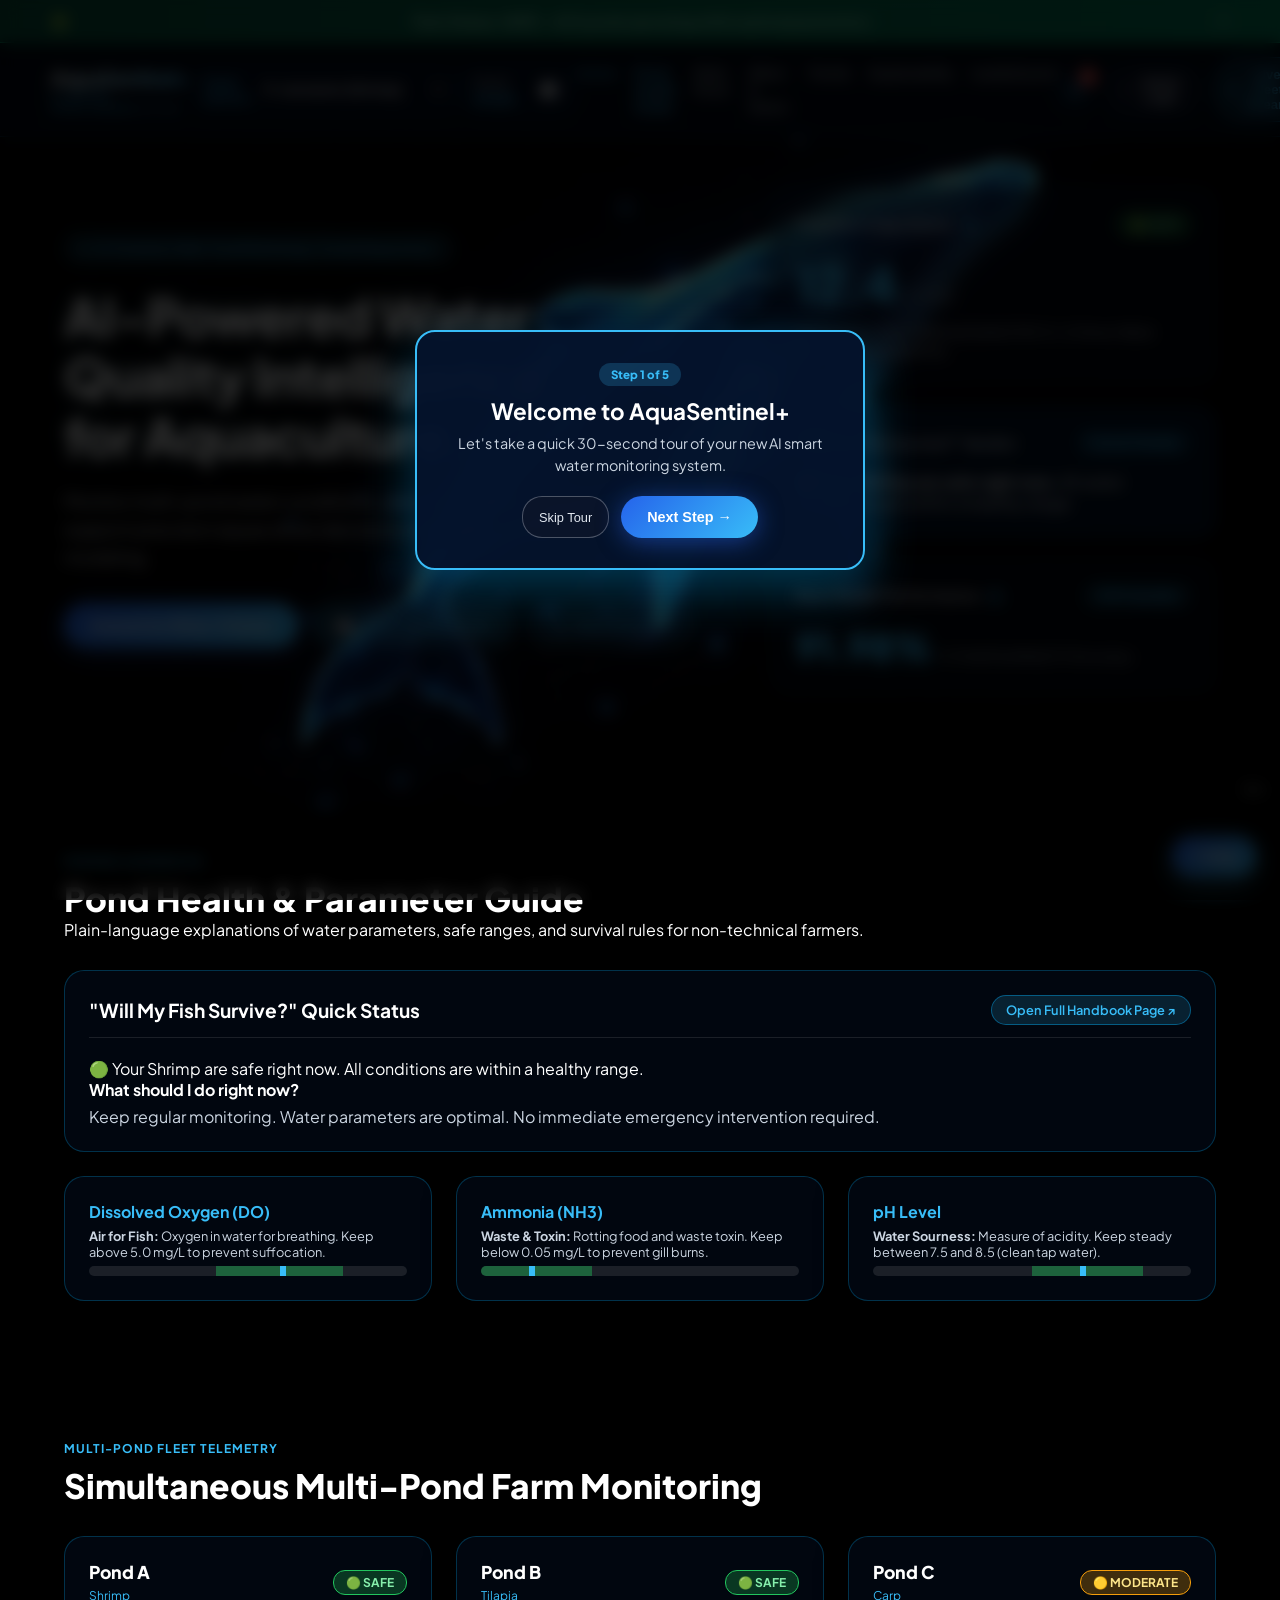
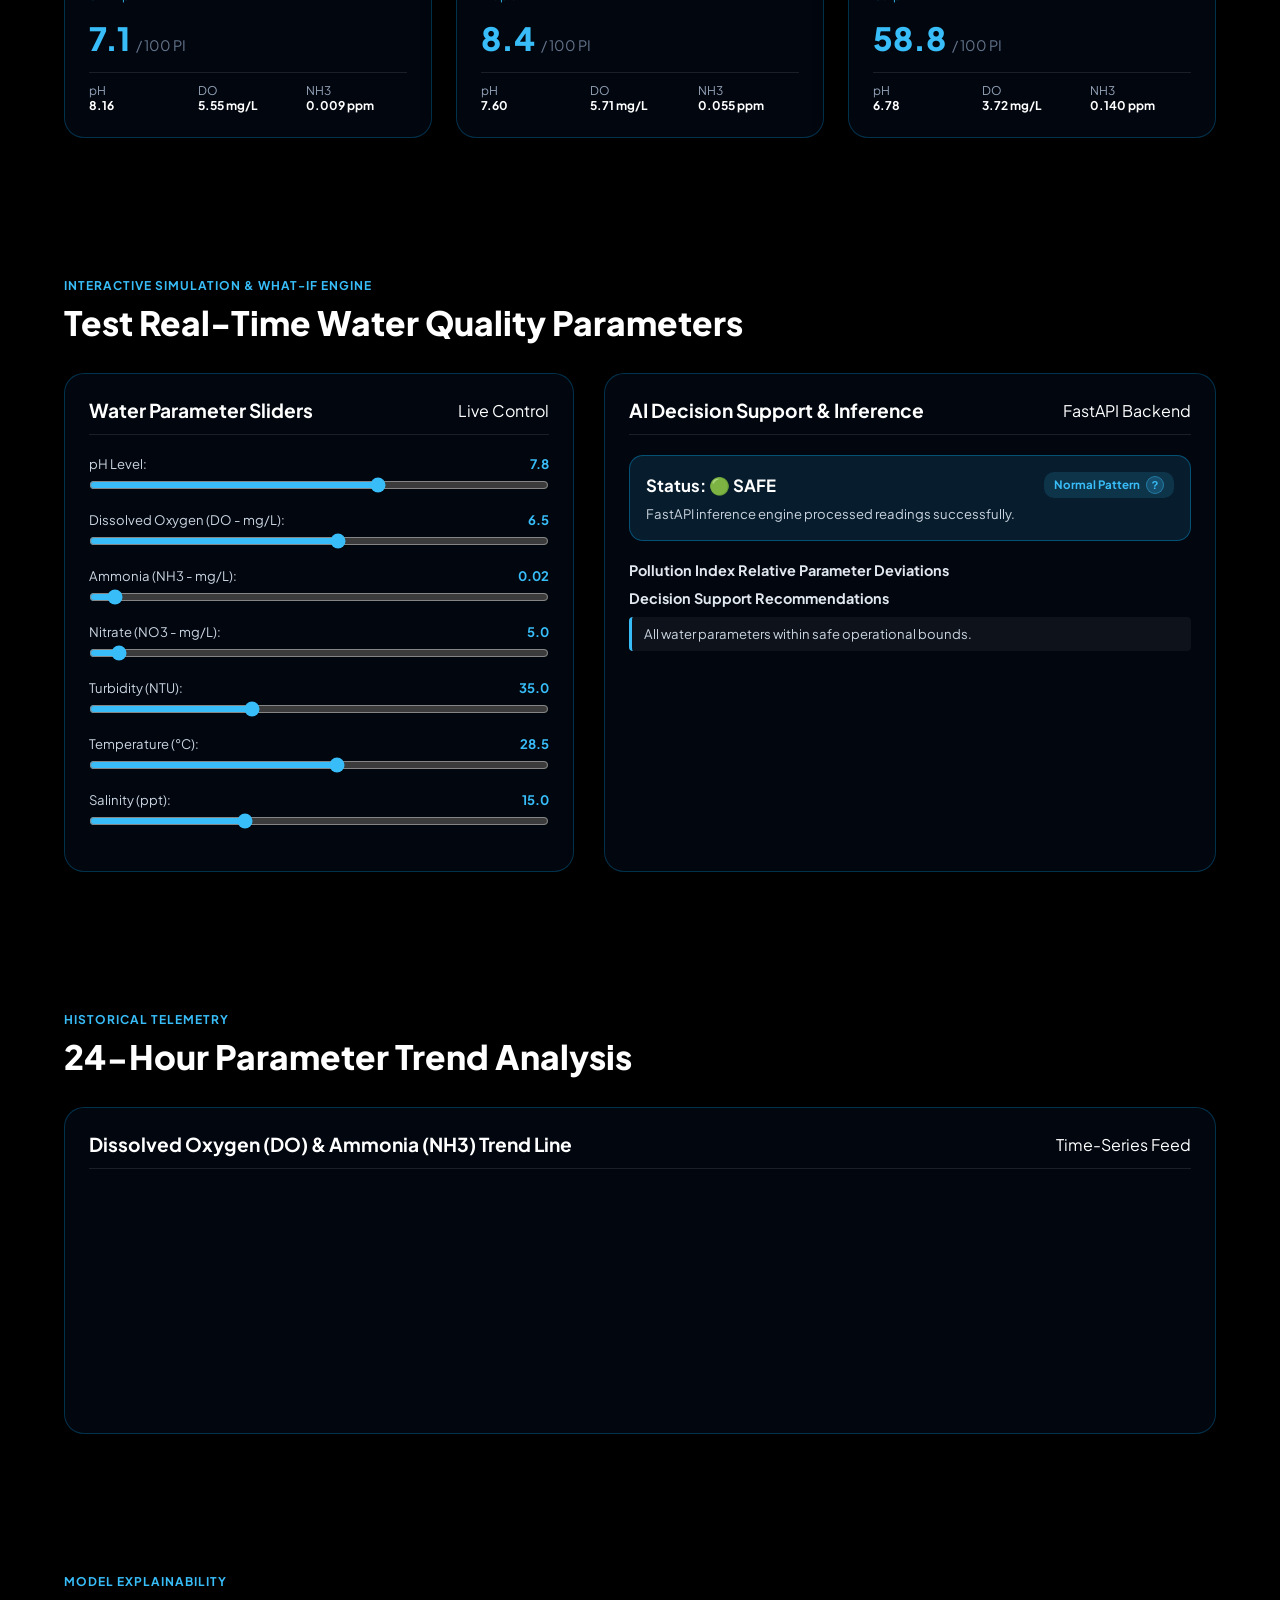
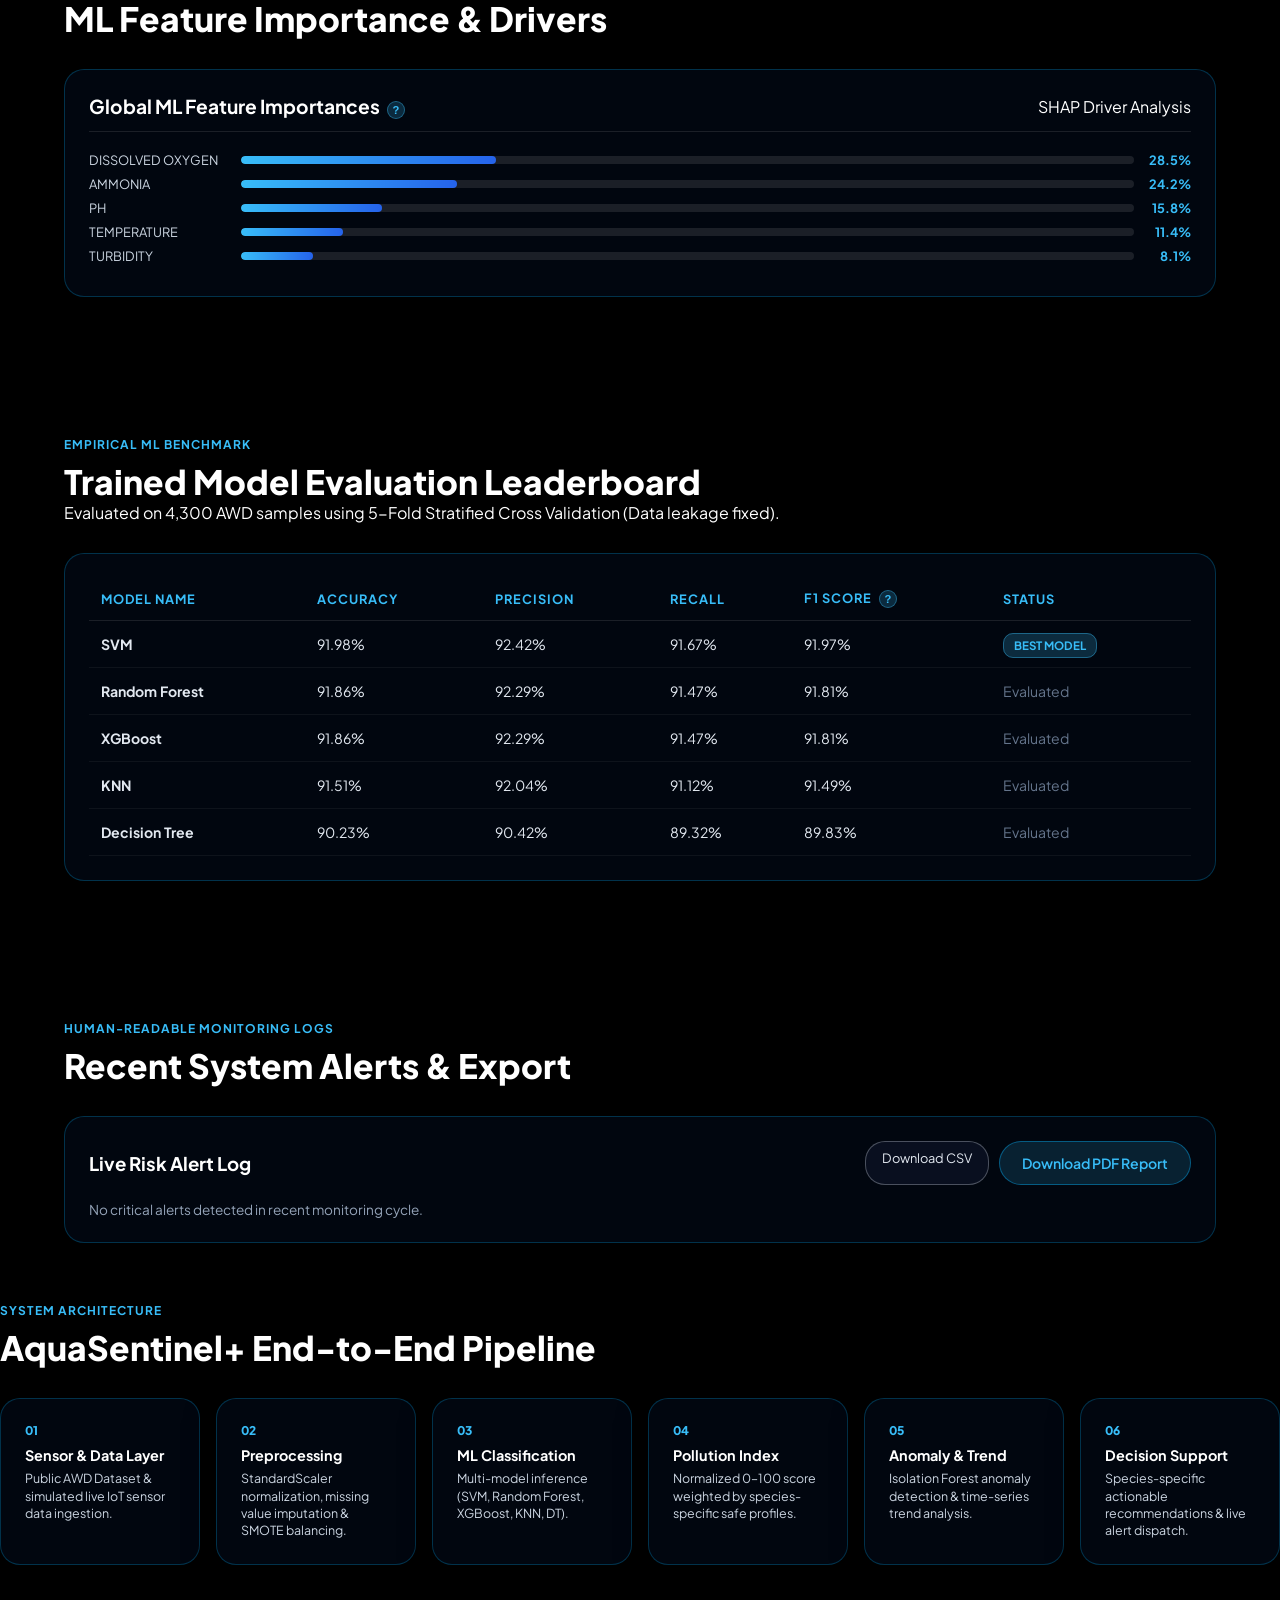
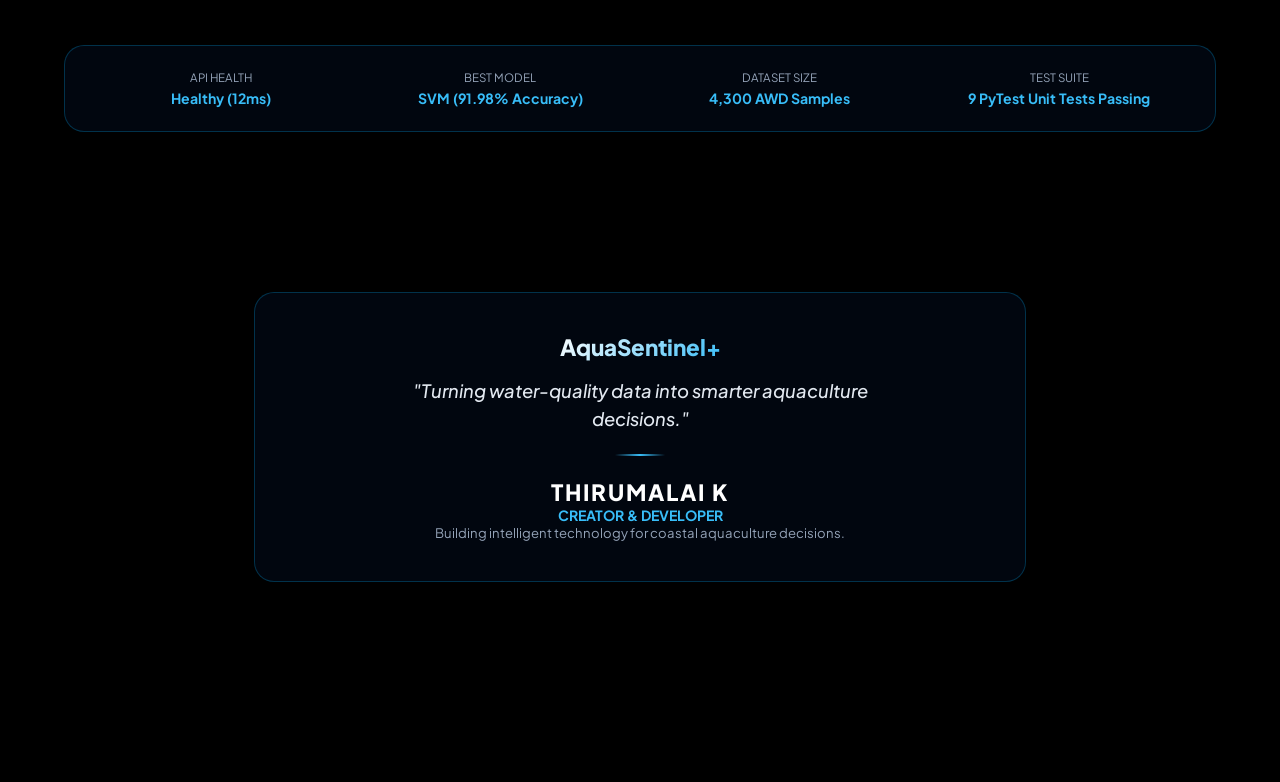
==== commit fae72877: "Fix dashboard integration and API response issues Co-authored-by: arena-agent <297053741+arena-agent" ====
--- a/AQUA/index.html
+++ b/AQUA/index.html
@@ -121,7 +121,7 @@
                             <a href="guide.html" target="_blank" class="btn-pdf" style="background: rgba(56, 189, 248, 0.25);">
                                 📖 Farmer Health Guide
                             </a>
-                            <a href="http://localhost:8000/api/report/pdf" download class="btn-pdf">
+                            <a href="/api/report/pdf" download class="btn-pdf">
                                 <svg width="16" height="16" viewBox="0 0 24 24" fill="none" stroke="currentColor" stroke-width="2"><path d="M21 15v4a2 2 0 0 1-2 2H5a2 2 0 0 1-2-2v-4"/><polyline points="7 10 12 15 17 10"/><line x1="12" y1="15" x2="12" y2="3"/></svg>
                                 Executive PDF
                             </a>
@@ -490,8 +490,8 @@
                     <div class="alerts-header">
                         <h3>Live Risk Alert Log</h3>
                         <div class="export-actions">
-                            <a href="http://localhost:8000/api/report" download class="btn-demo">Download CSV</a>
-                            <a href="http://localhost:8000/api/report/pdf" download class="btn-pdf">Download PDF Report</a>
+                            <a href="/api/report" download class="btn-demo">Download CSV</a>
+                            <a href="/api/report/pdf" download class="btn-pdf">Download PDF Report</a>
                         </div>
                     </div>
                     <div class="alerts-scroll-box" id="alerts-box">
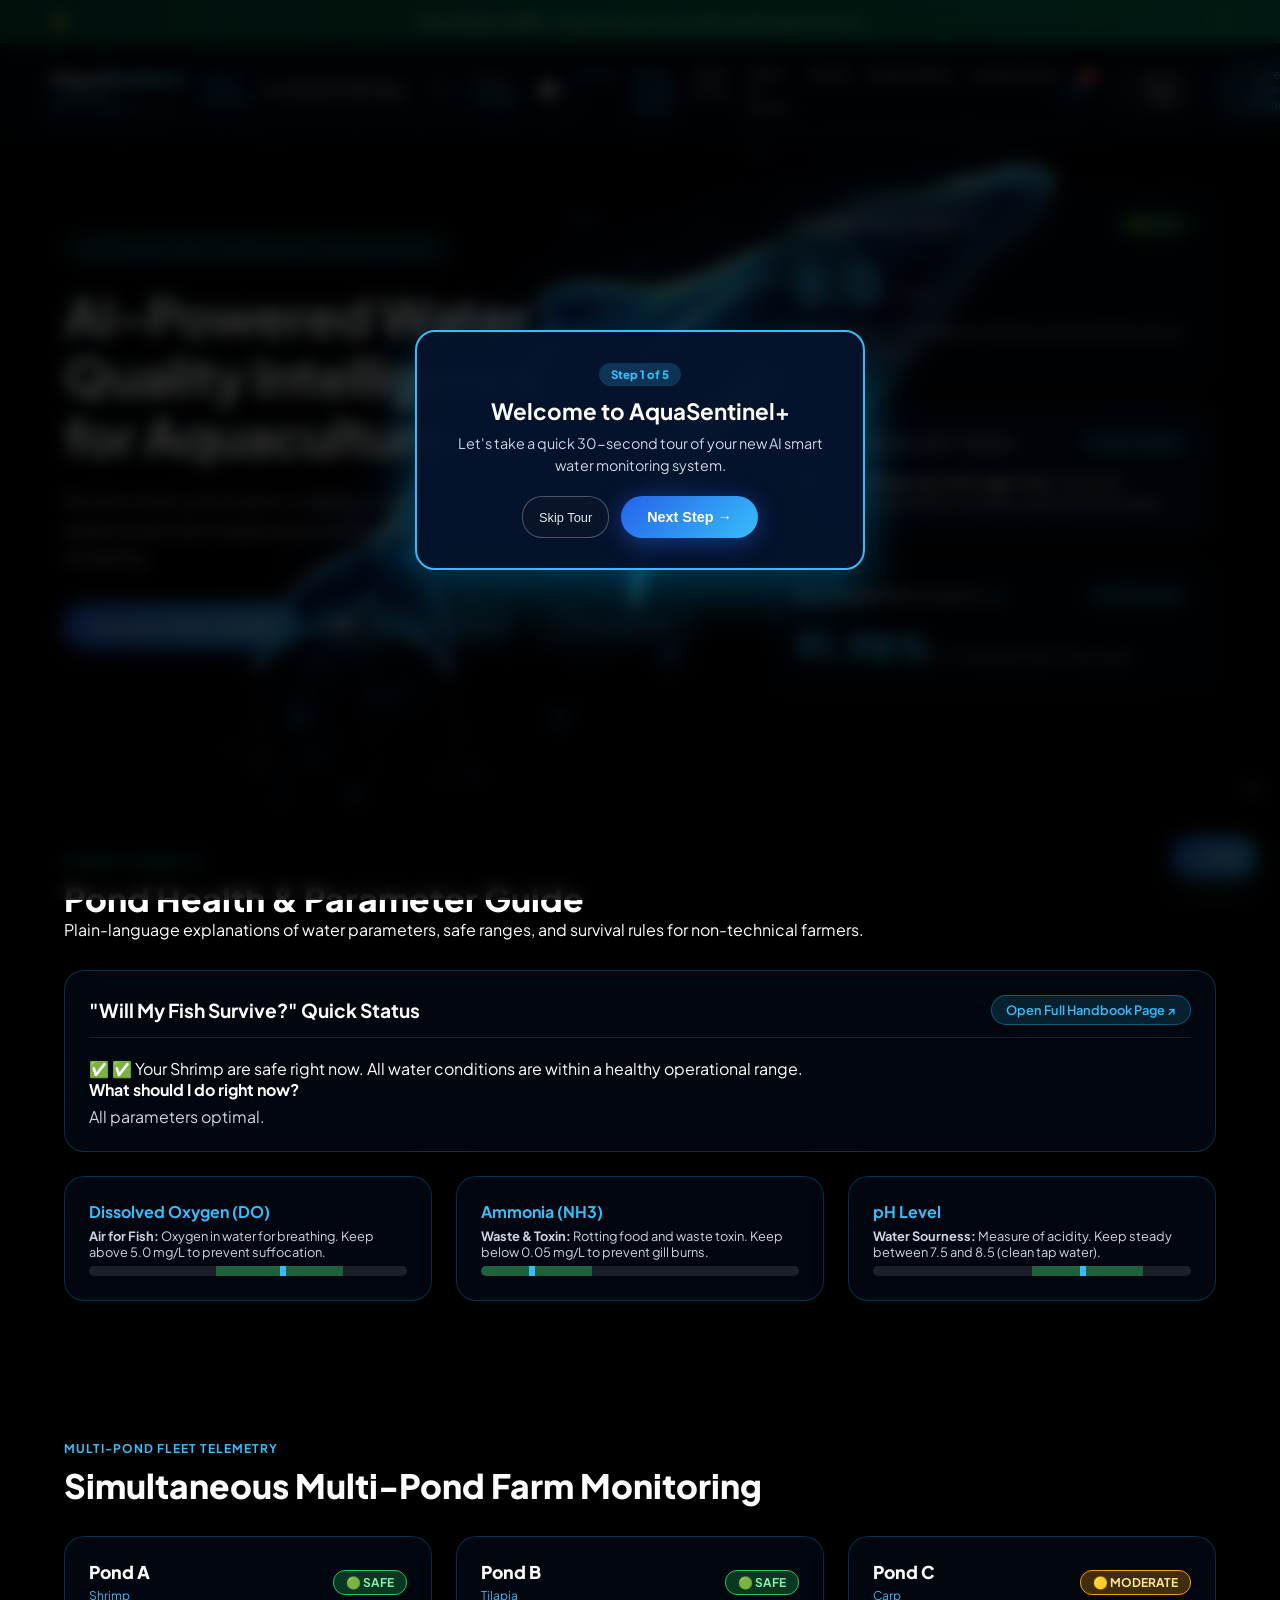
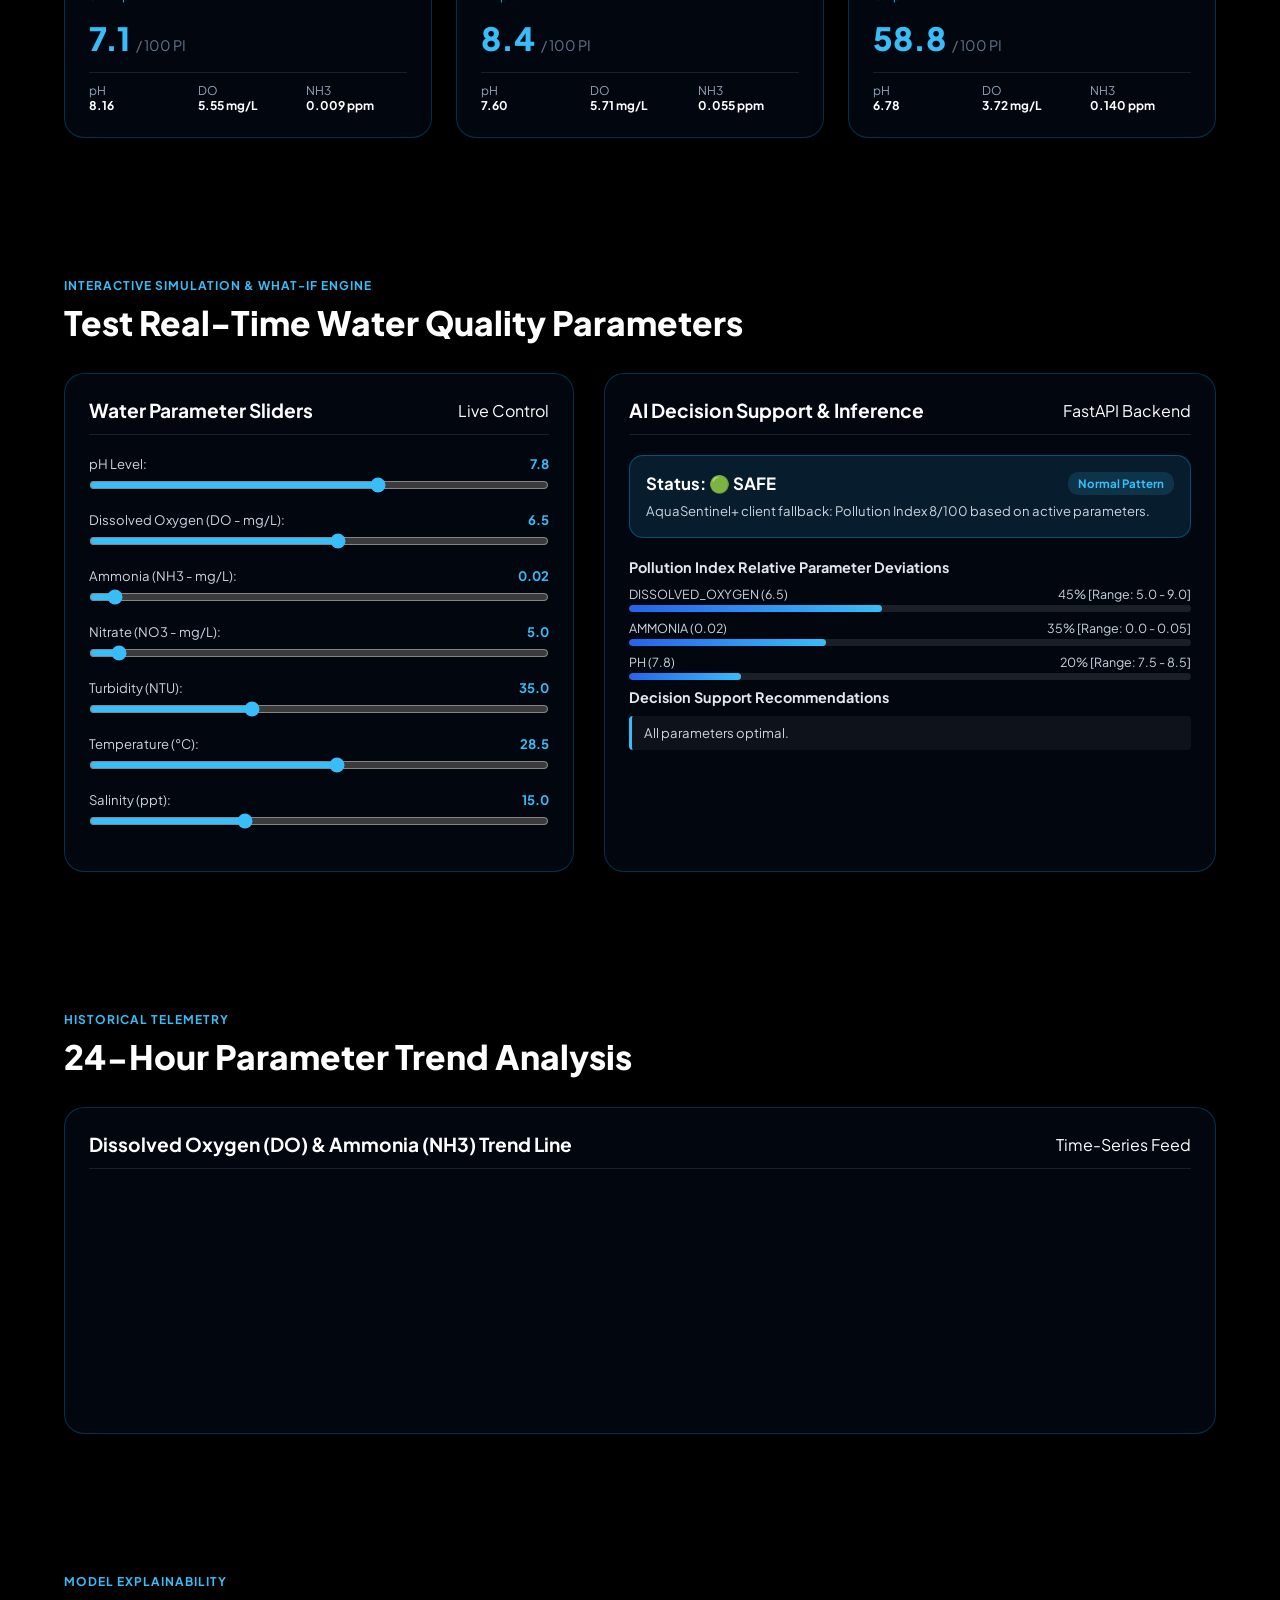
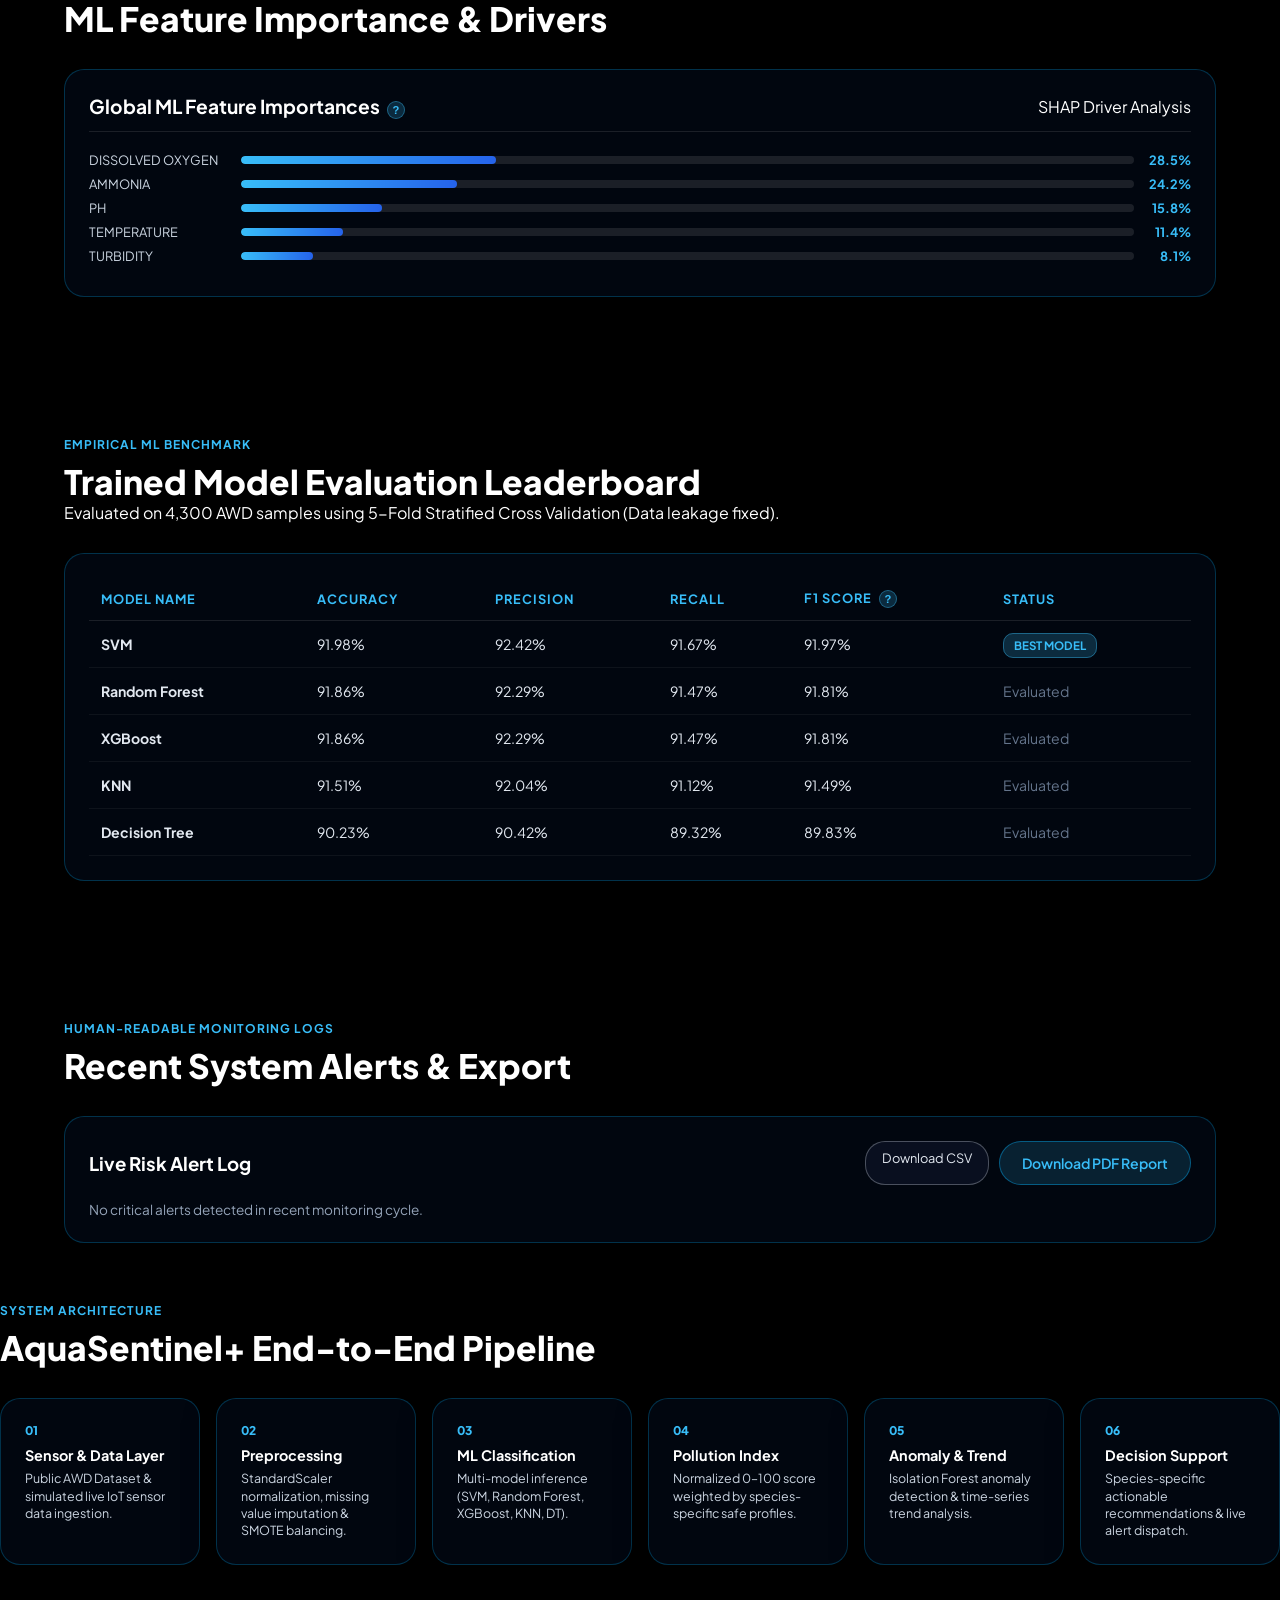
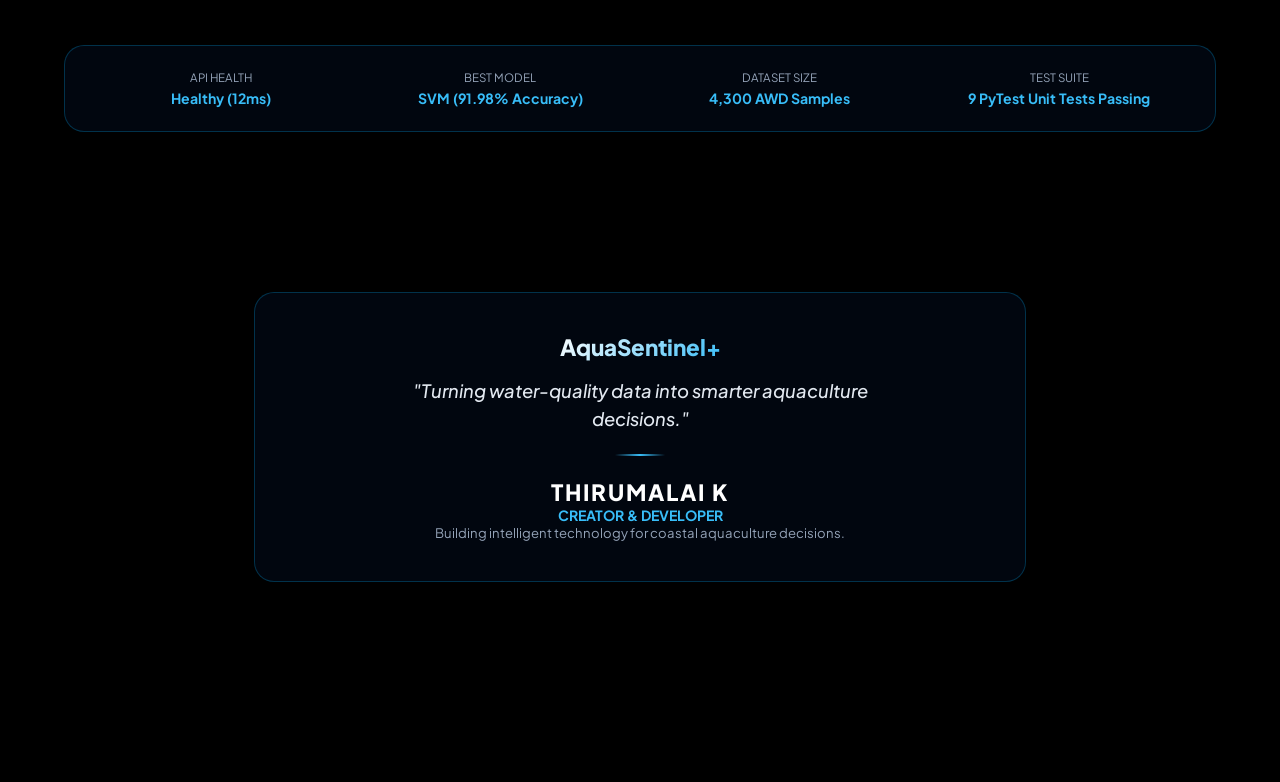
==== commit bf13035b: "Add Vercel-safe report download endpoints Co-authored-by: arena-agent <297053741+arena-agent@users.n" ====
--- a/AQUA/index.html
+++ b/AQUA/index.html
@@ -121,7 +121,7 @@
                             <a href="guide.html" target="_blank" class="btn-pdf" style="background: rgba(56, 189, 248, 0.25);">
                                 📖 Farmer Health Guide
                             </a>
-                            <a href="/api/report/pdf" download class="btn-pdf">
+                            <a href="/api/report-pdf" download class="btn-pdf">
                                 <svg width="16" height="16" viewBox="0 0 24 24" fill="none" stroke="currentColor" stroke-width="2"><path d="M21 15v4a2 2 0 0 1-2 2H5a2 2 0 0 1-2-2v-4"/><polyline points="7 10 12 15 17 10"/><line x1="12" y1="15" x2="12" y2="3"/></svg>
                                 Executive PDF
                             </a>
@@ -491,7 +491,7 @@
                         <h3>Live Risk Alert Log</h3>
                         <div class="export-actions">
                             <a href="/api/report" download class="btn-demo">Download CSV</a>
-                            <a href="/api/report/pdf" download class="btn-pdf">Download PDF Report</a>
+                            <a href="/api/report-pdf" download class="btn-pdf">Download PDF Report</a>
                         </div>
                     </div>
                     <div class="alerts-scroll-box" id="alerts-box">
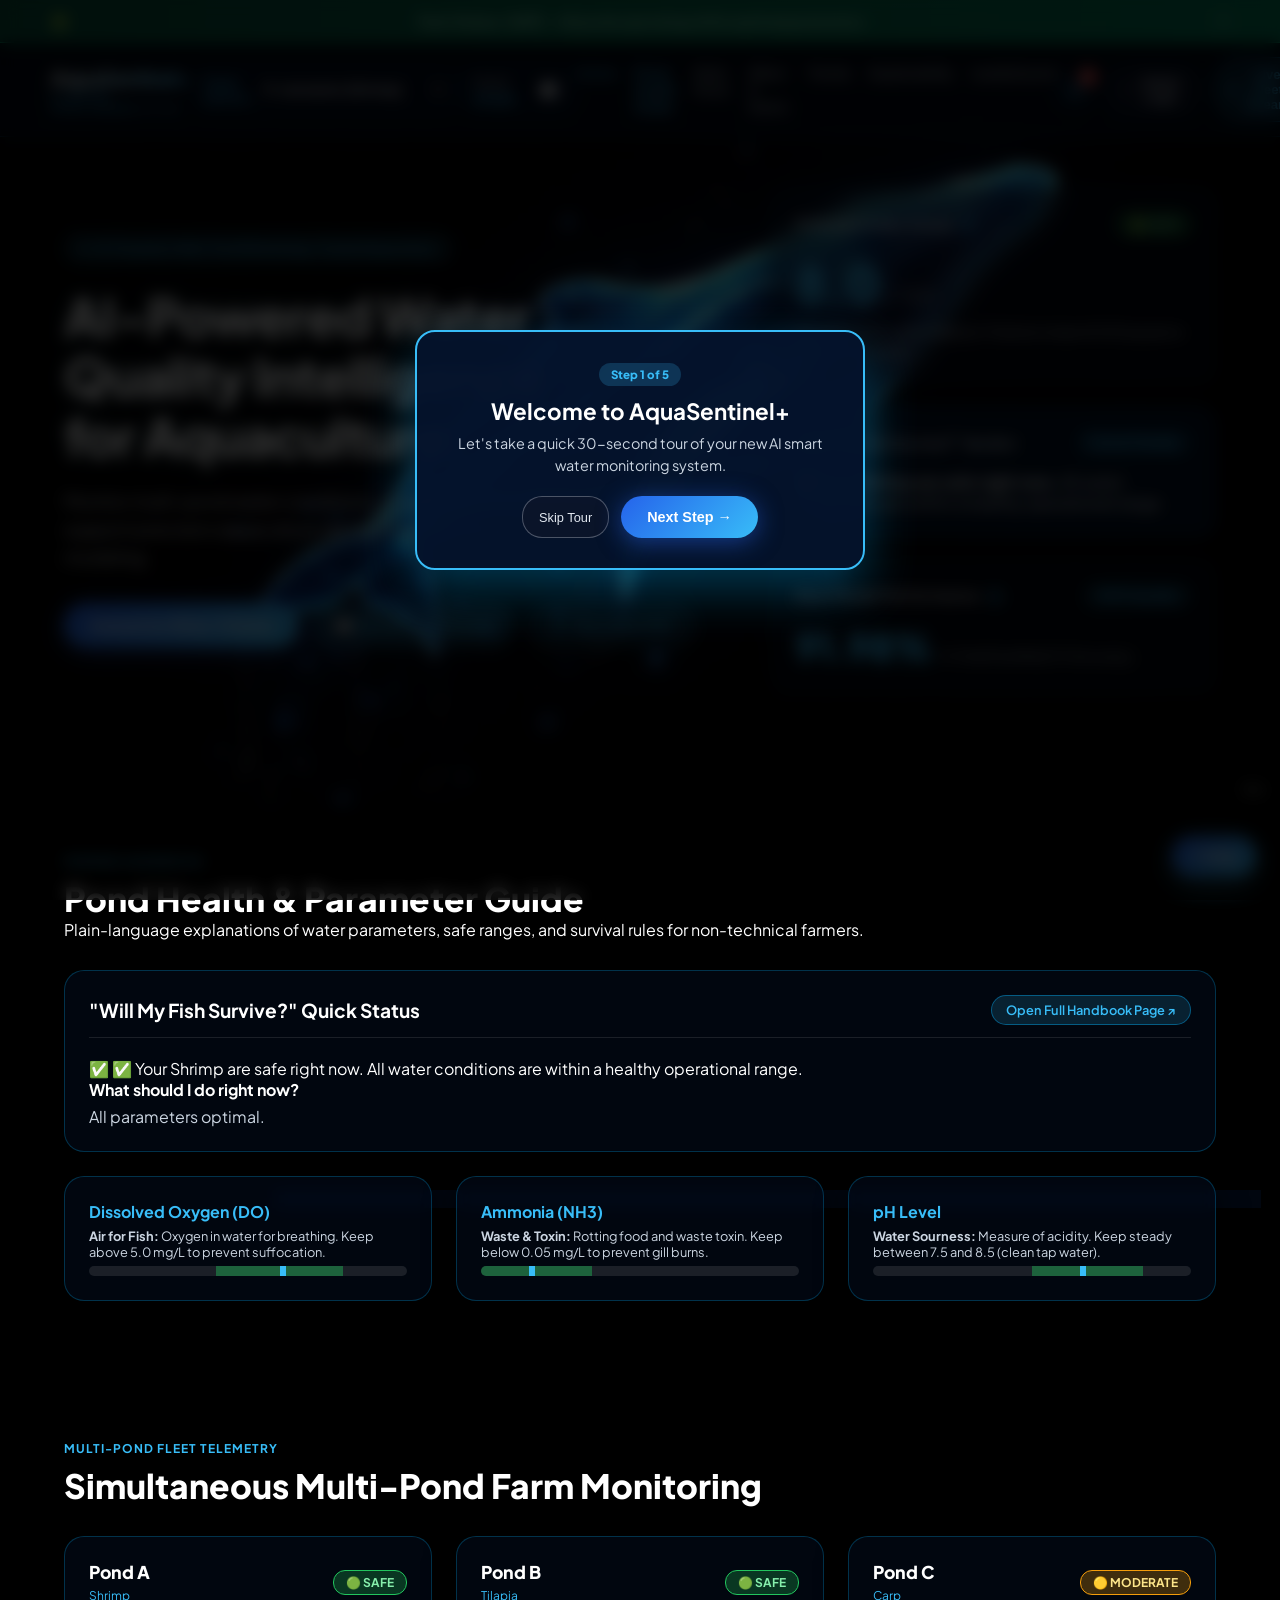
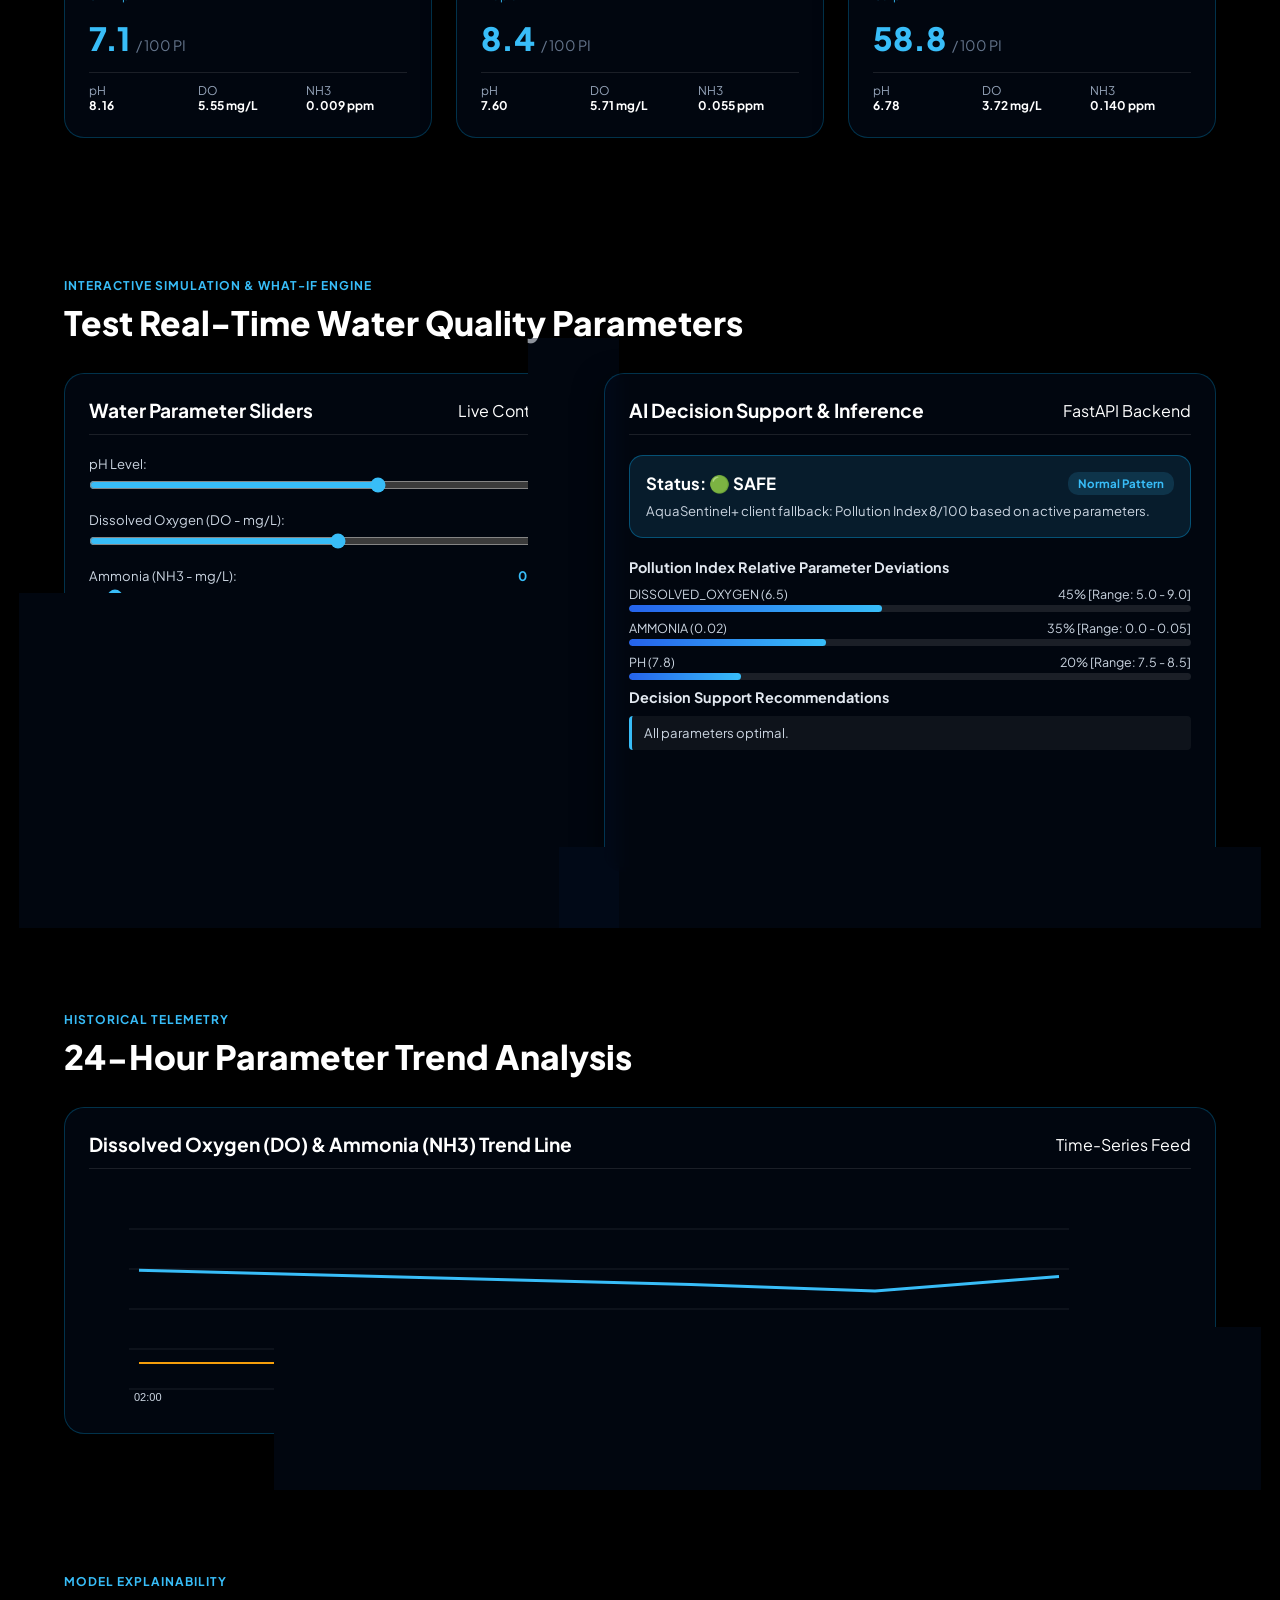
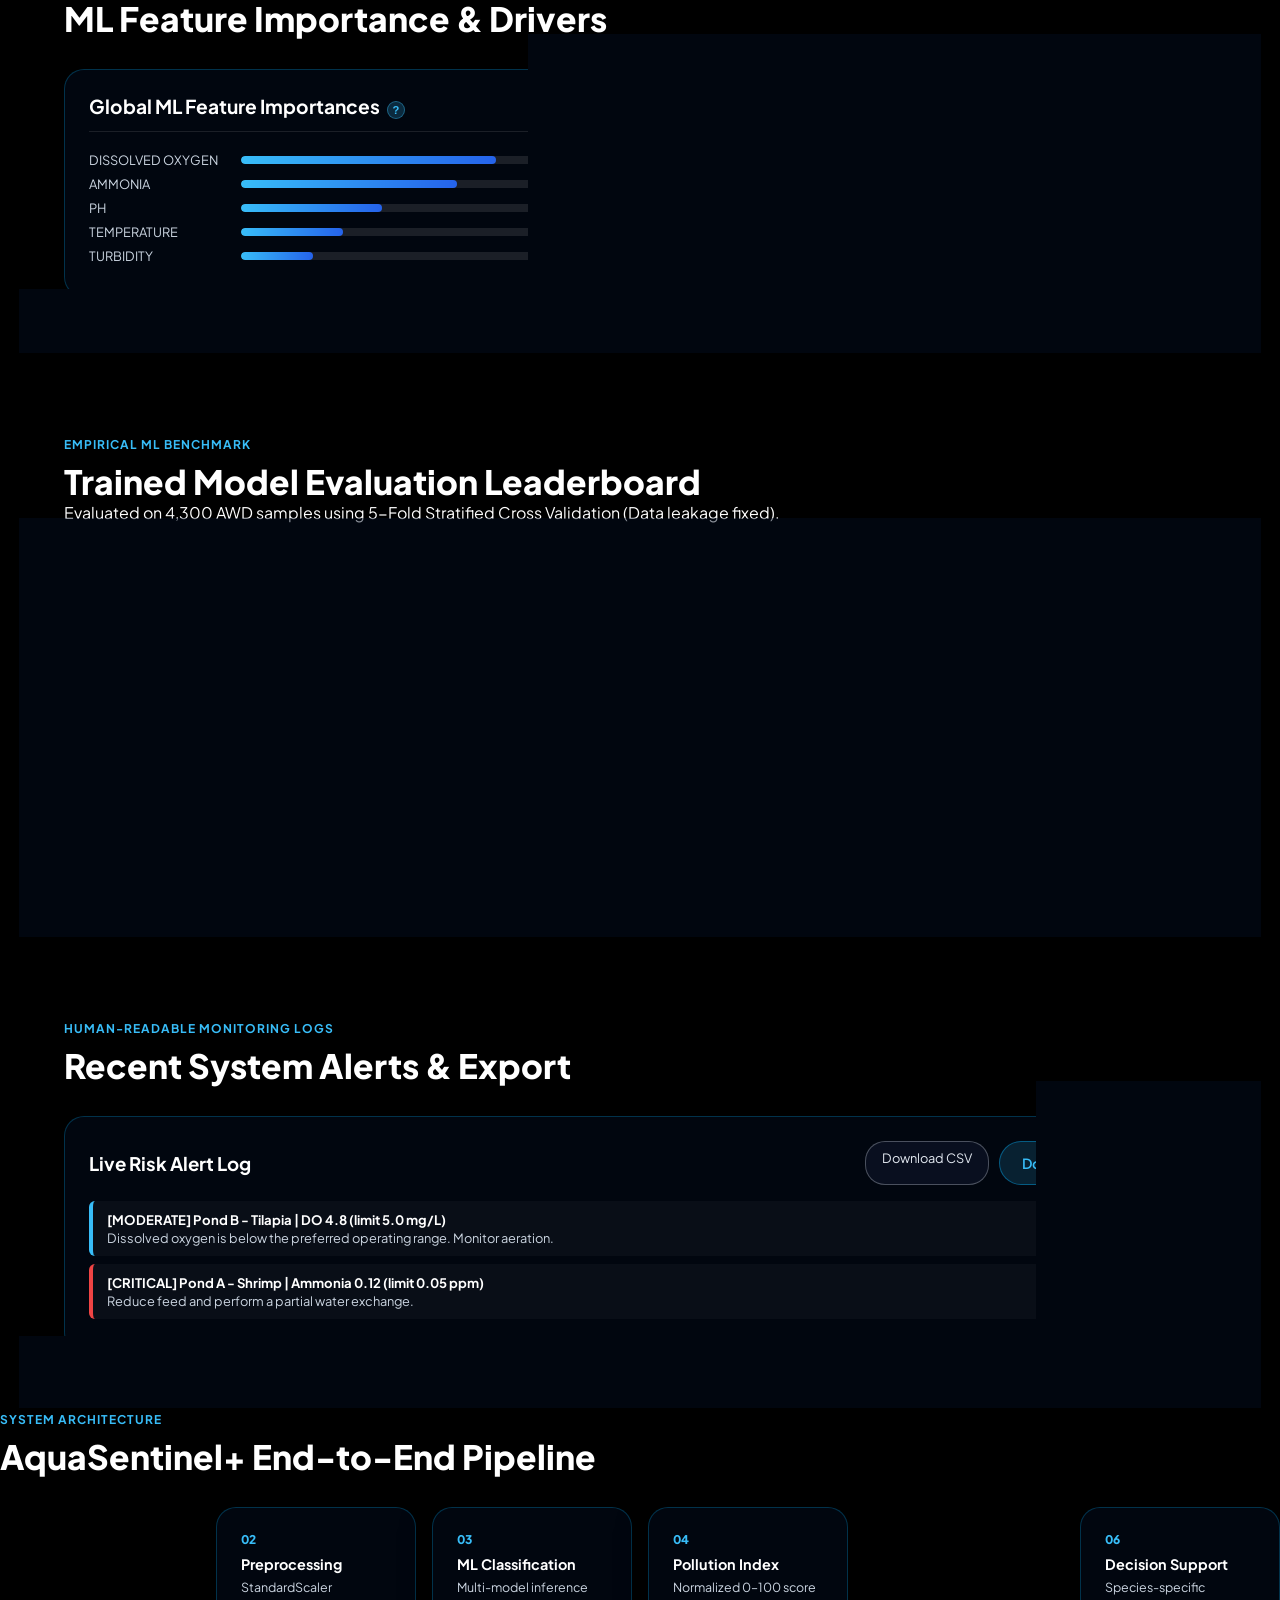
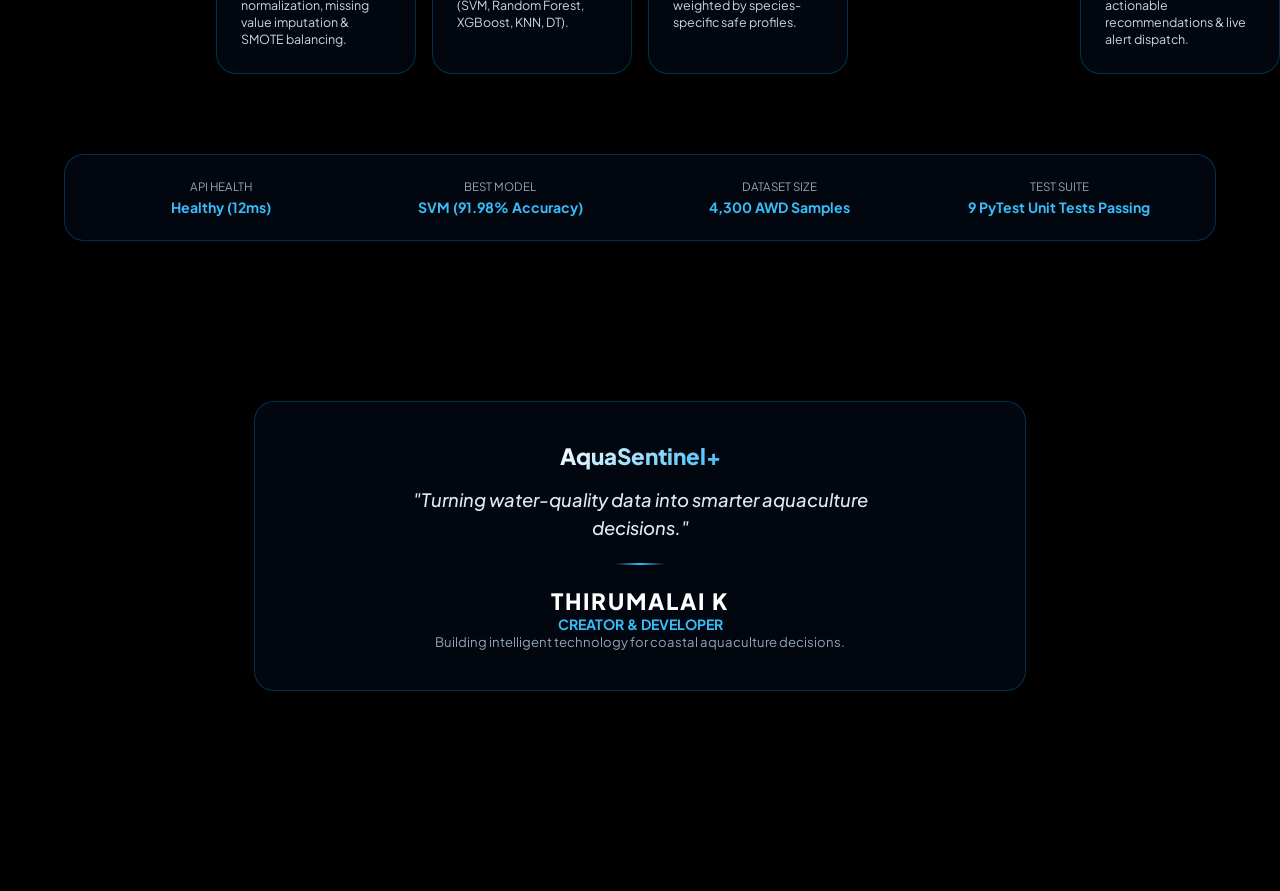
==== commit 0c349208: "Restore hosted trends alerts and CSV downloads Co-authored-by: arena-agent <297053741+arena-agent@us" ====
--- a/AQUA/index.html
+++ b/AQUA/index.html
@@ -490,7 +490,7 @@
                     <div class="alerts-header">
                         <h3>Live Risk Alert Log</h3>
                         <div class="export-actions">
-                            <a href="/api/report" download class="btn-demo">Download CSV</a>
+                            <a href="/api/report-csv" download class="btn-demo">Download CSV</a>
                             <a href="/api/report-pdf" download class="btn-pdf">Download PDF Report</a>
                         </div>
                     </div>
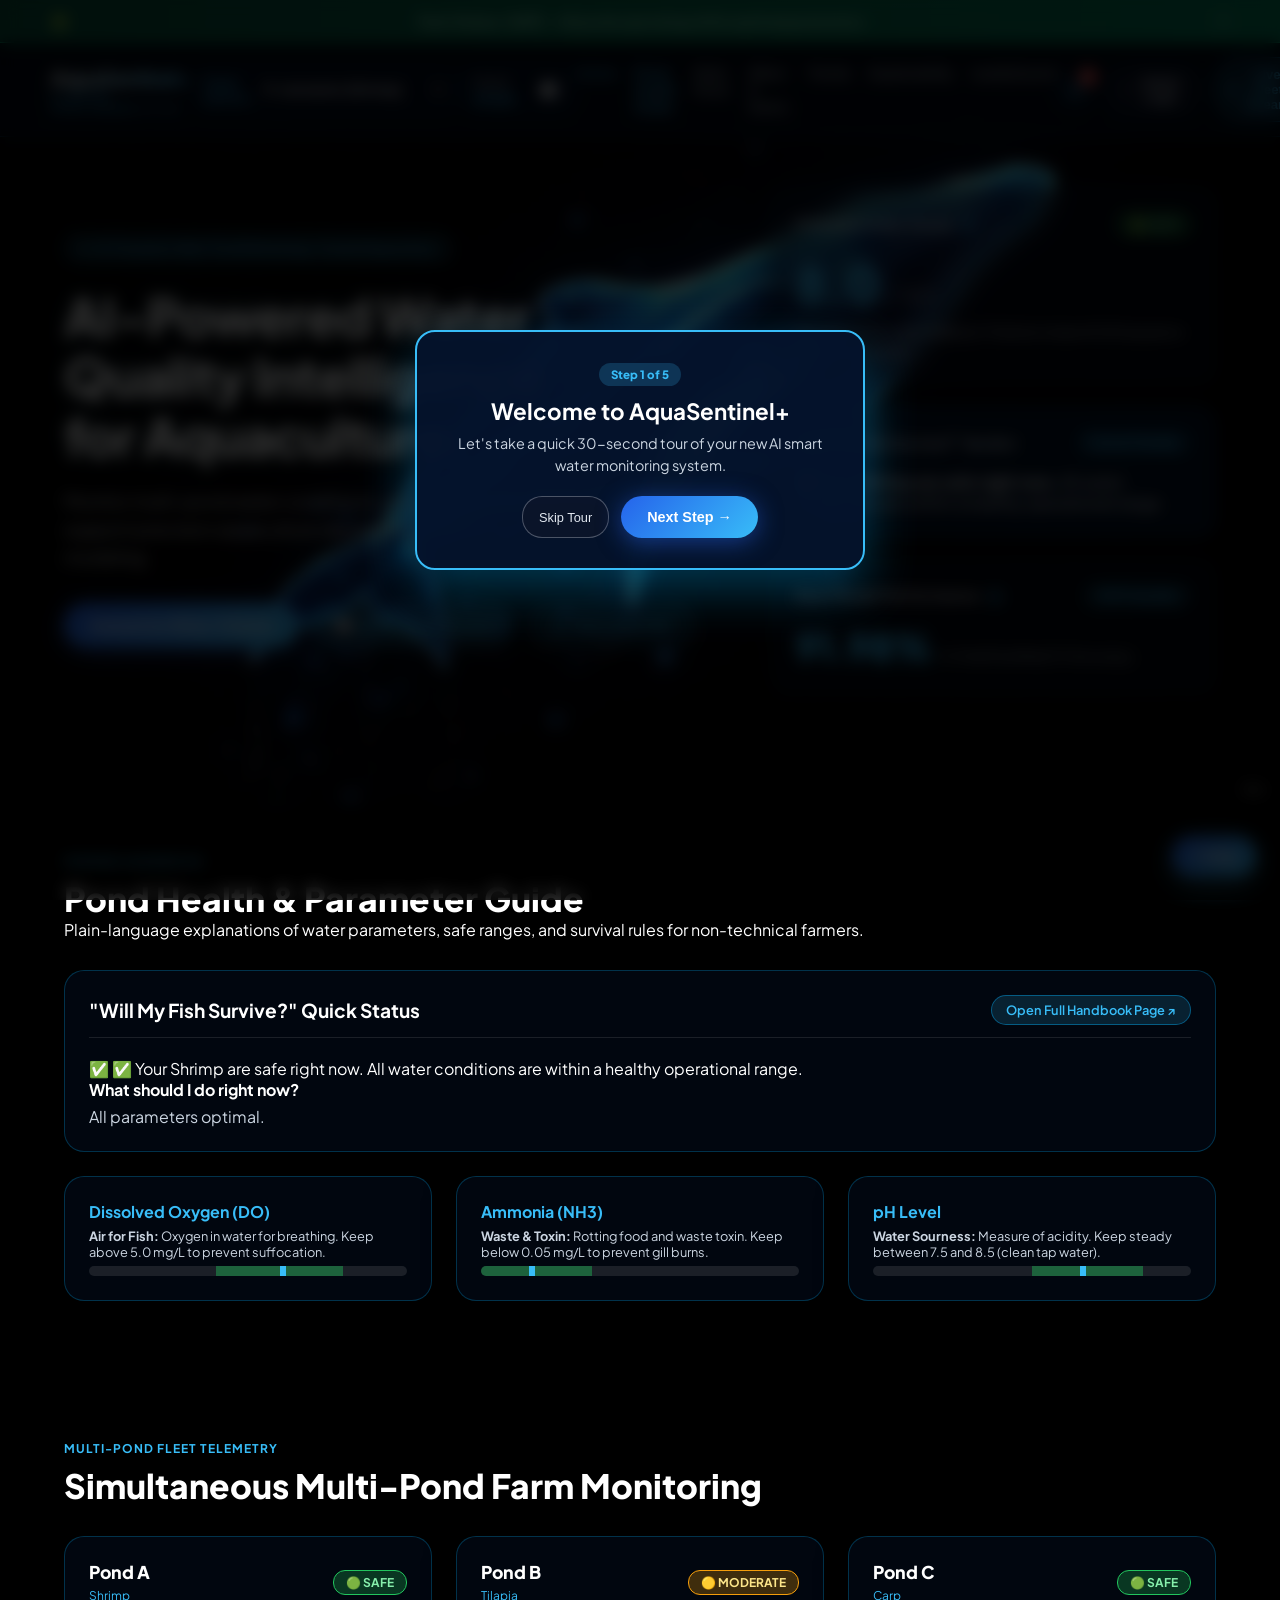
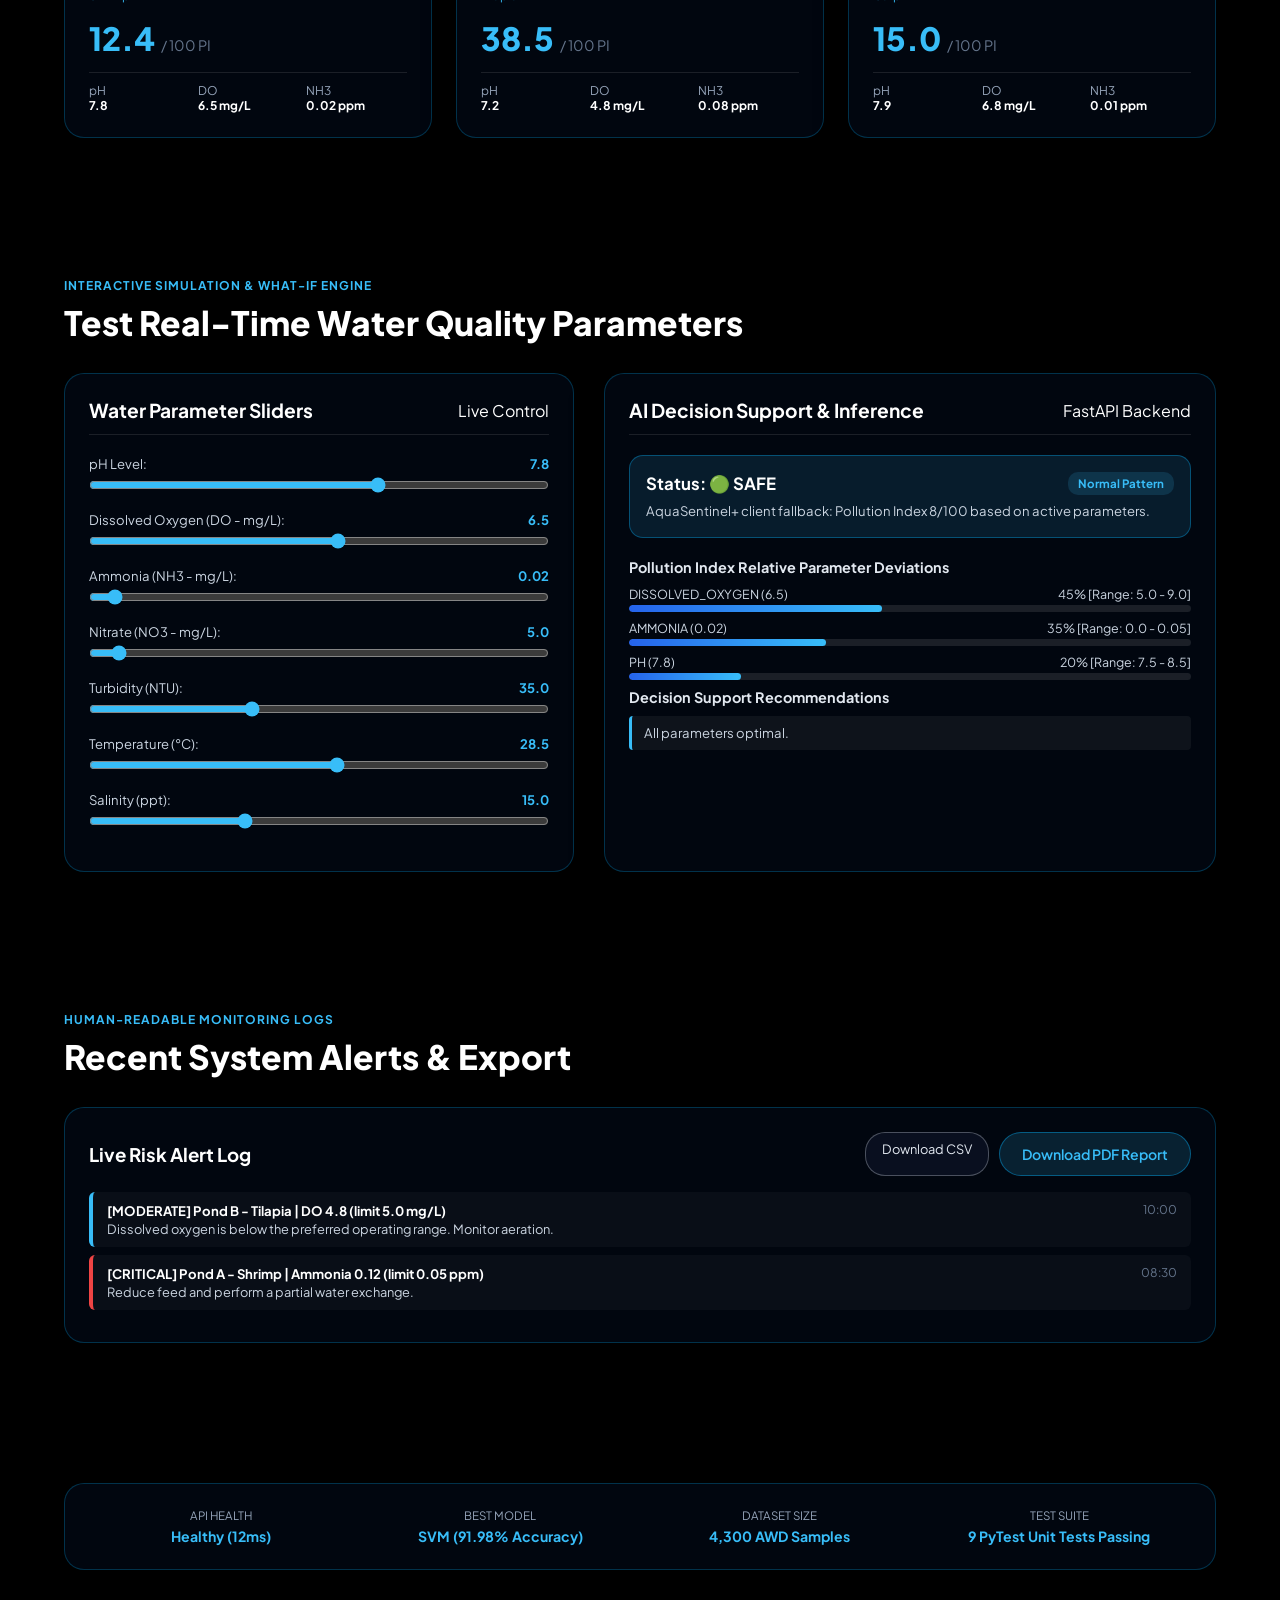
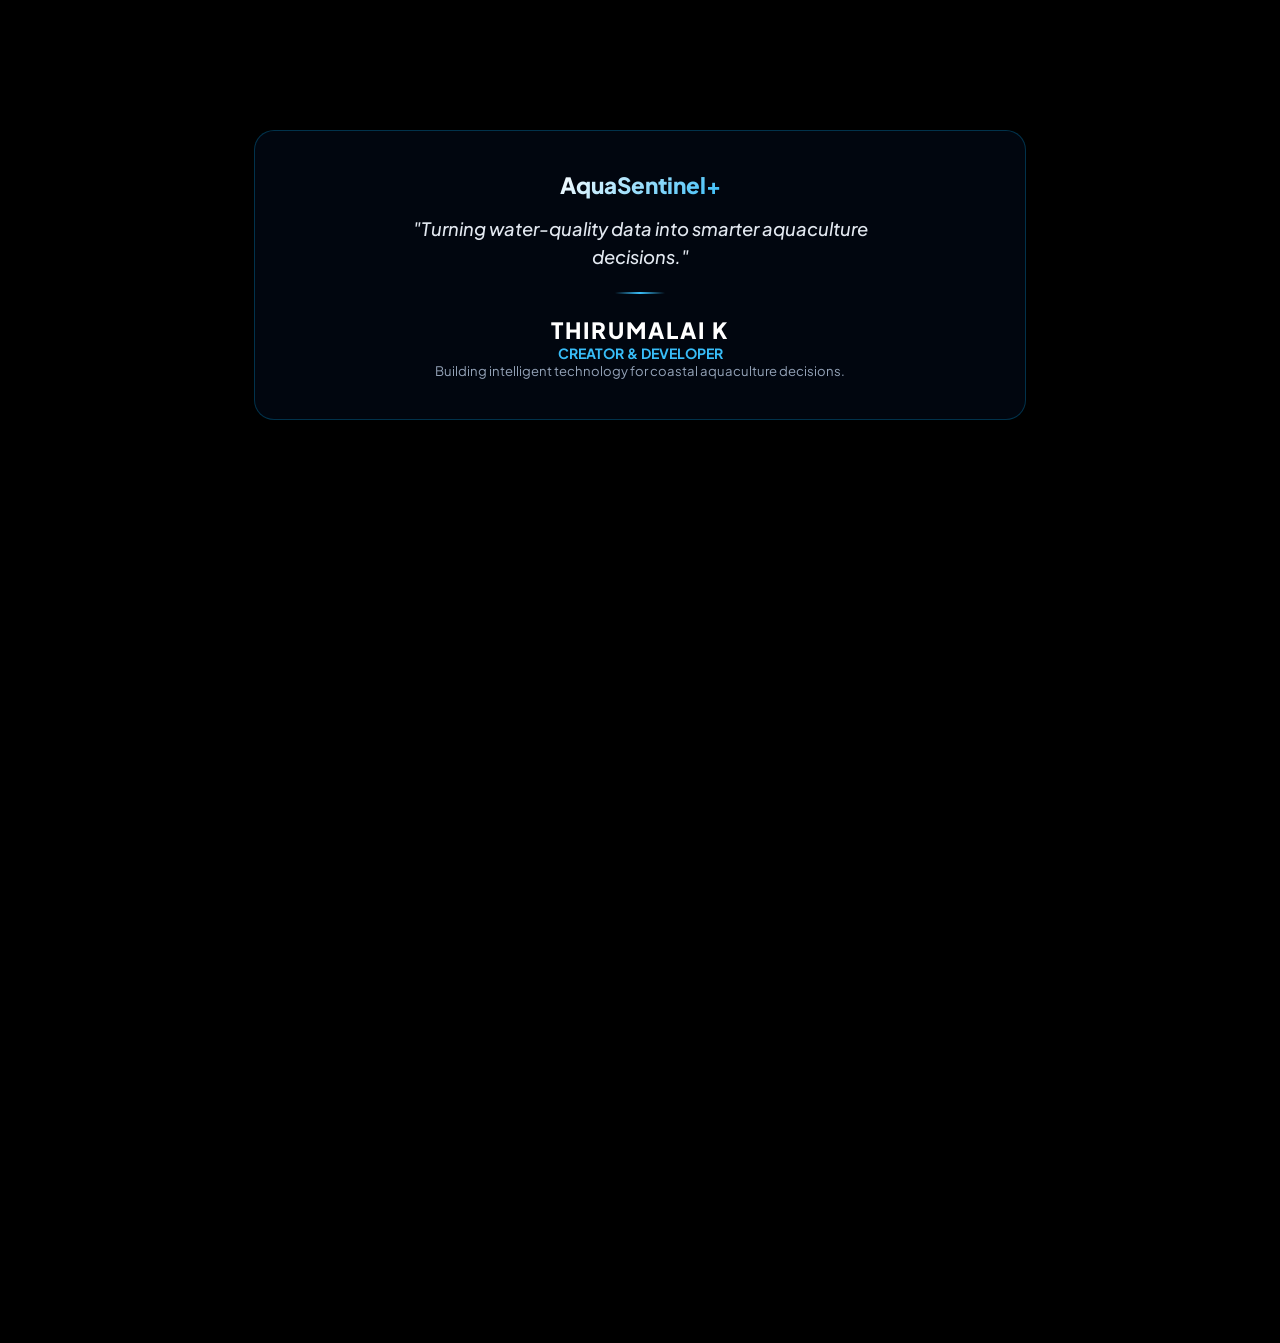
==== commit 94c4291e: "Fix dashboard modes and hosted fleet stream Co-authored-by: arena-agent <297053741+arena-agent@users" ====
--- a/AQUA/index.html
+++ b/AQUA/index.html
@@ -406,7 +406,7 @@
         </section>
 
         <!-- Trend Line Charts Section -->
-        <section class="stats-section" id="trends">
+        <section class="stats-section tech-only" id="trends">
             <div class="section-header">
                 <span class="section-tag">Historical Telemetry</span>
                 <h2 class="section-title">24-Hour Parameter Trend Analysis</h2>
@@ -423,7 +423,7 @@
         </section>
 
         <!-- FIX 2 RESTORED: Model Explainability (SHAP) -->
-        <section class="stats-section" id="explainability">
+        <section class="stats-section tech-only" id="explainability">
             <div class="section-header">
                 <span class="section-tag">Model Explainability</span>
                 <h2 class="section-title">ML Feature Importance & Drivers</h2>
@@ -448,7 +448,7 @@
         </section>
 
         <!-- FIX 2 RESTORED: Model Evaluation Leaderboard Table -->
-        <section class="stats-section" id="leaderboard">
+        <section class="stats-section tech-only" id="leaderboard">
             <div class="section-header">
                 <span class="section-tag">Empirical ML Benchmark</span>
                 <h2 class="section-title">Trained Model Evaluation Leaderboard</h2>
@@ -502,7 +502,7 @@
         </section>
 
         <!-- System Architecture Section -->
-        <section class="startup-section" id="architecture">
+        <section class="startup-section tech-only" id="architecture">
             <div class="startup-container">
                 <div class="section-header">
                     <span class="section-tag">System Architecture</span>
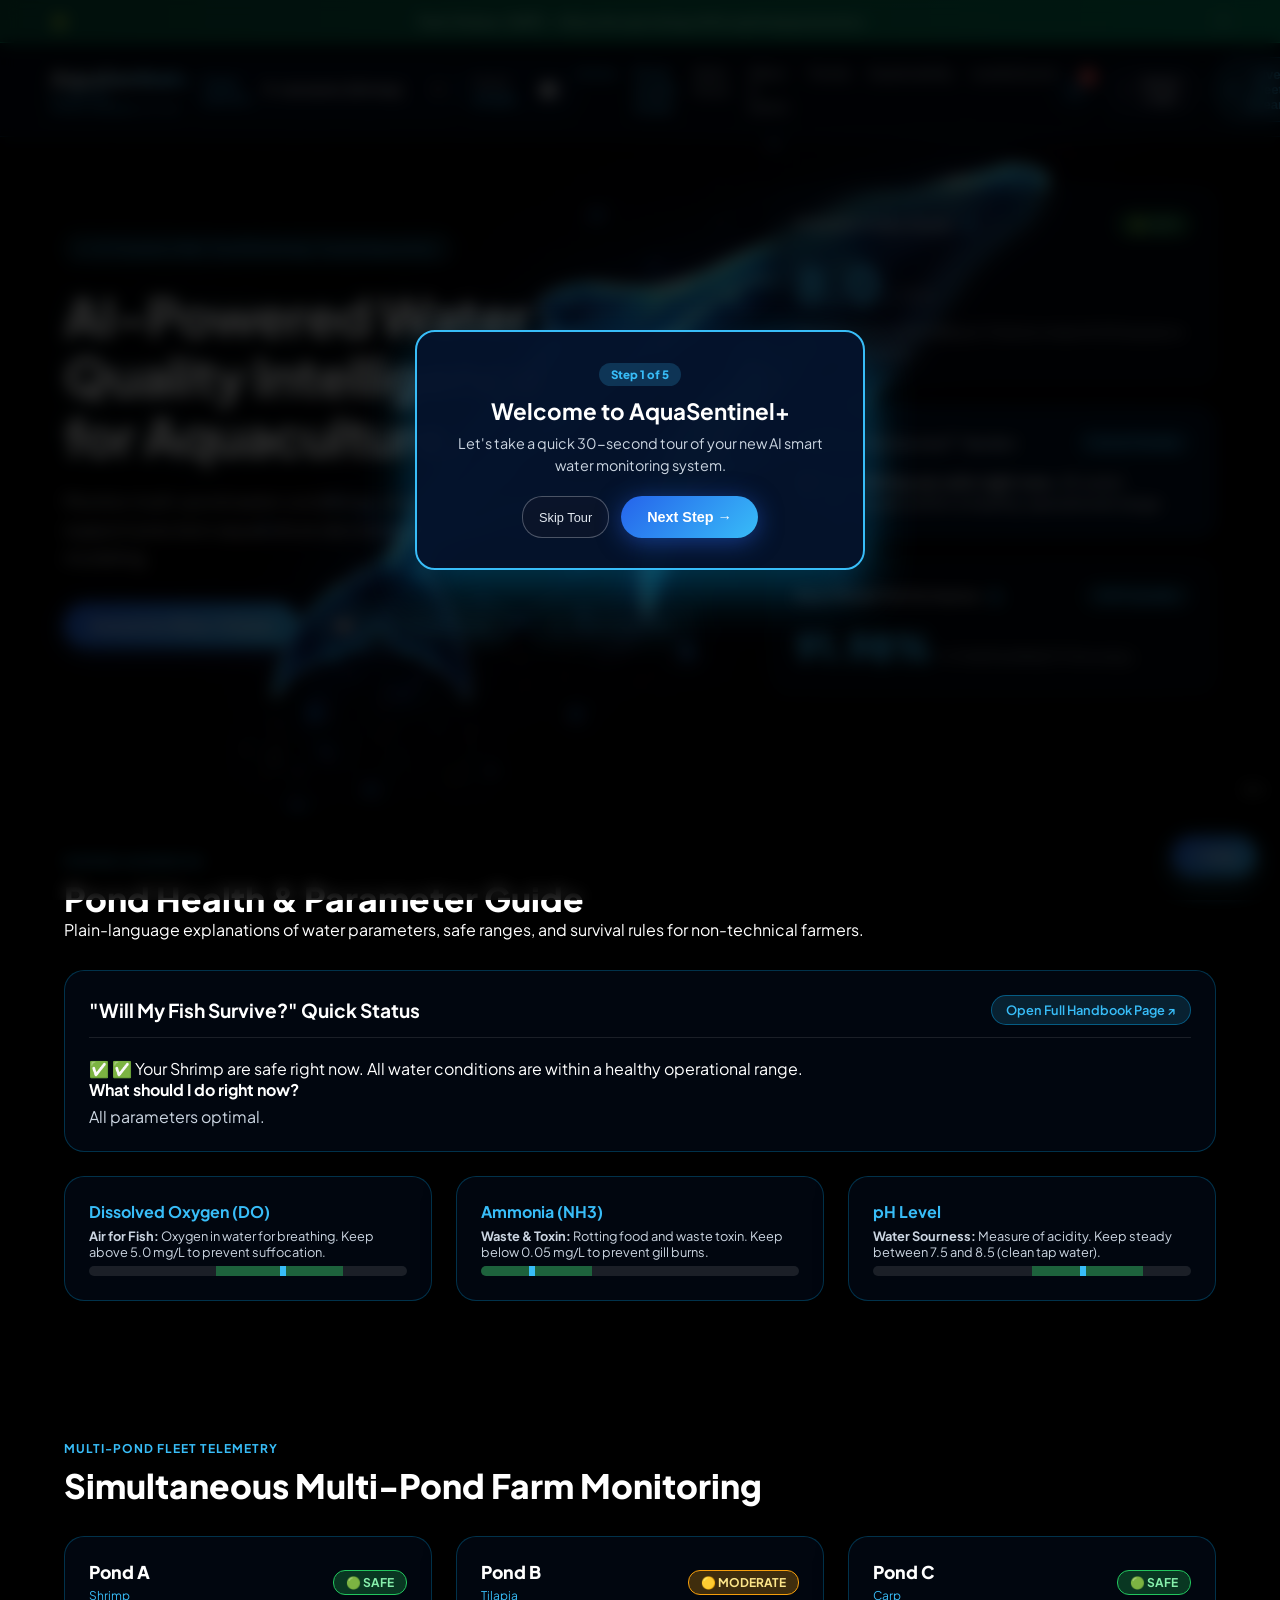
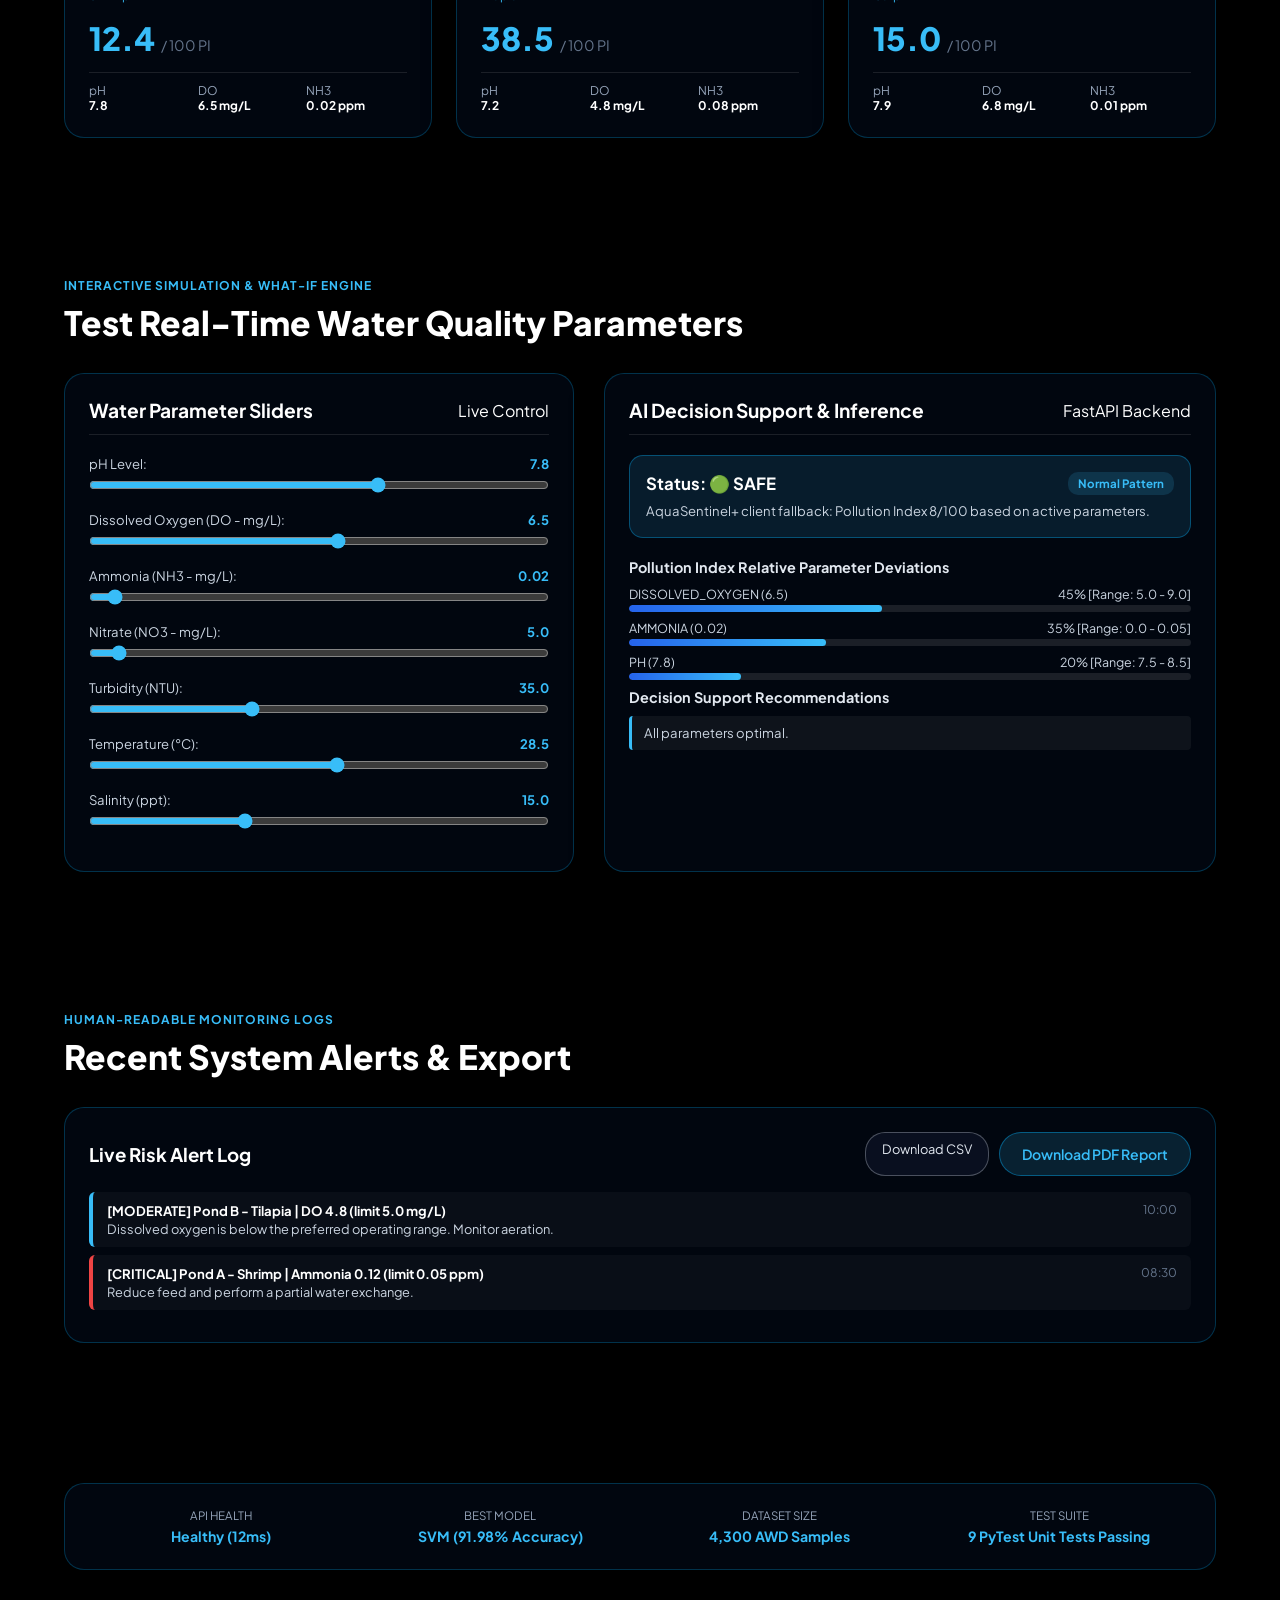
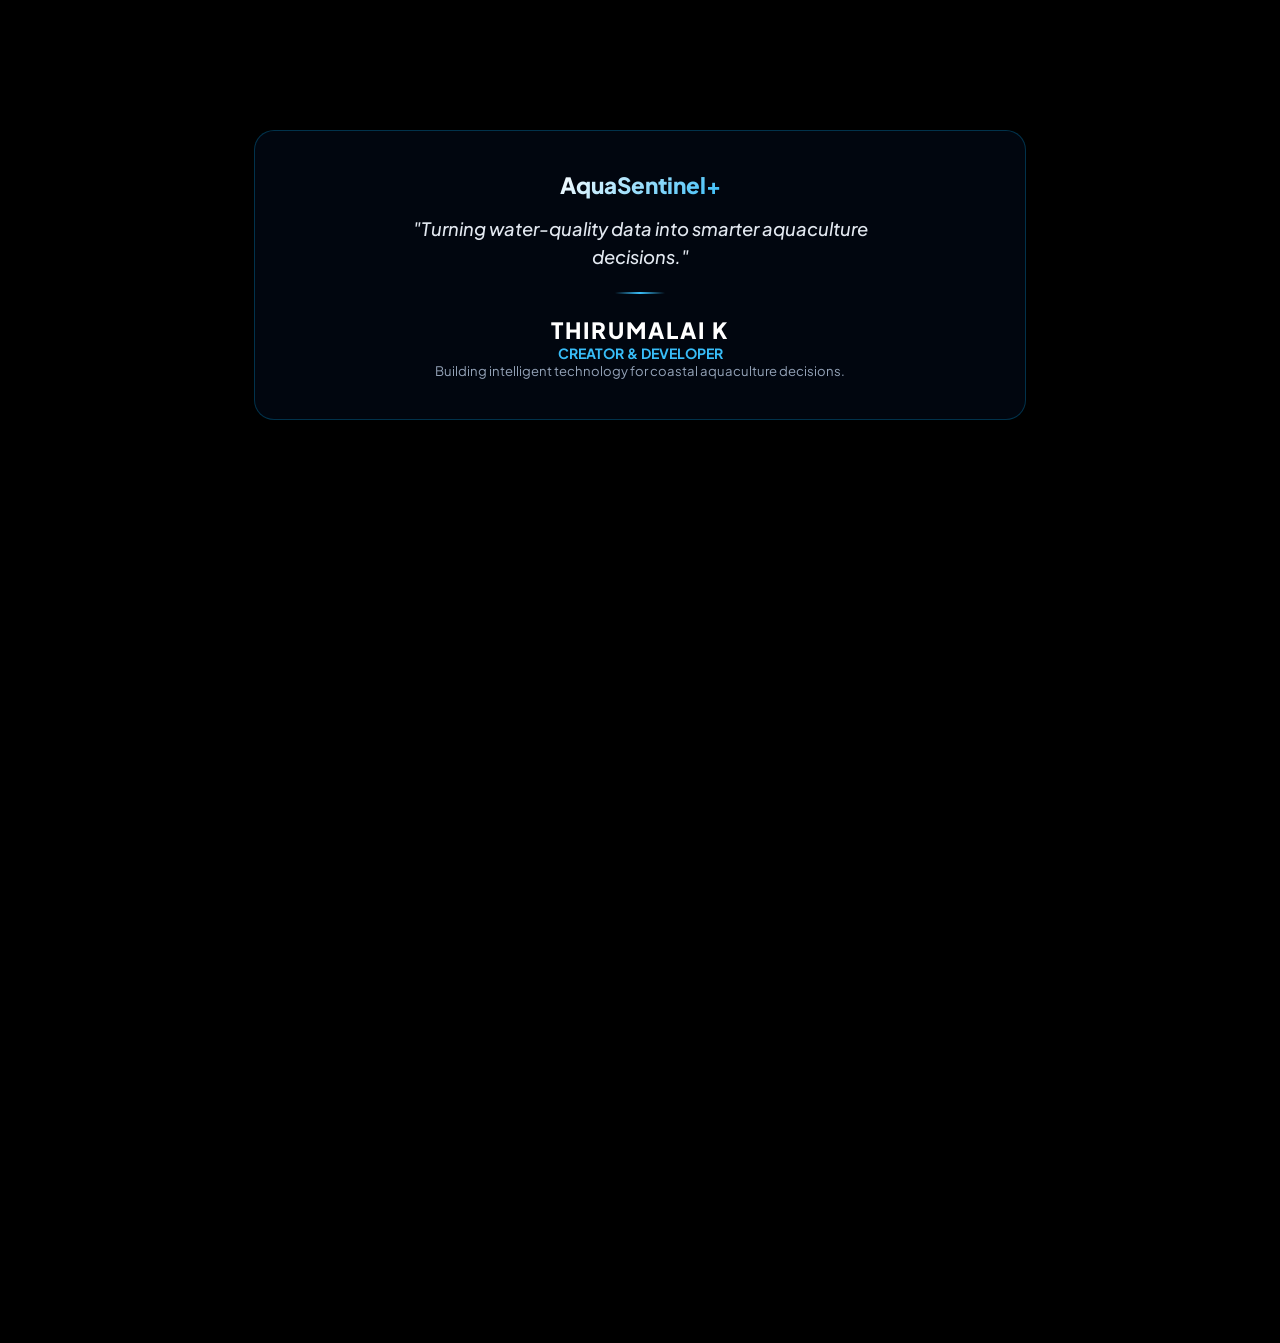
==== commit c87a318a: "Configure public API deployment for Vercel Co-authored-by: arena-agent <297053741+arena-agent@users." ====
--- a/AQUA/index.html
+++ b/AQUA/index.html
@@ -121,7 +121,7 @@
                             <a href="guide.html" target="_blank" class="btn-pdf" style="background: rgba(56, 189, 248, 0.25);">
                                 📖 Farmer Health Guide
                             </a>
-                            <a href="/api/report-pdf" download class="btn-pdf">
+                            <a href="/api/report-pdf" data-report="pdf" download class="btn-pdf">
                                 <svg width="16" height="16" viewBox="0 0 24 24" fill="none" stroke="currentColor" stroke-width="2"><path d="M21 15v4a2 2 0 0 1-2 2H5a2 2 0 0 1-2-2v-4"/><polyline points="7 10 12 15 17 10"/><line x1="12" y1="15" x2="12" y2="3"/></svg>
                                 Executive PDF
                             </a>
@@ -490,8 +490,8 @@
                     <div class="alerts-header">
                         <h3>Live Risk Alert Log</h3>
                         <div class="export-actions">
-                            <a href="/api/report-csv" download class="btn-demo">Download CSV</a>
-                            <a href="/api/report-pdf" download class="btn-pdf">Download PDF Report</a>
+                            <a href="/api/report-csv" data-report="csv" download class="btn-demo">Download CSV</a>
+                            <a href="/api/report-pdf" data-report="pdf" download class="btn-pdf">Download PDF Report</a>
                         </div>
                     </div>
                     <div class="alerts-scroll-box" id="alerts-box">
@@ -711,6 +711,7 @@
         <span id="toast-text">Session expired. Please log in again.</span>
     </div>
 
+    <script src="runtime-config.js"></script>
     <script src="script.js"></script>
 </body>
 </html>
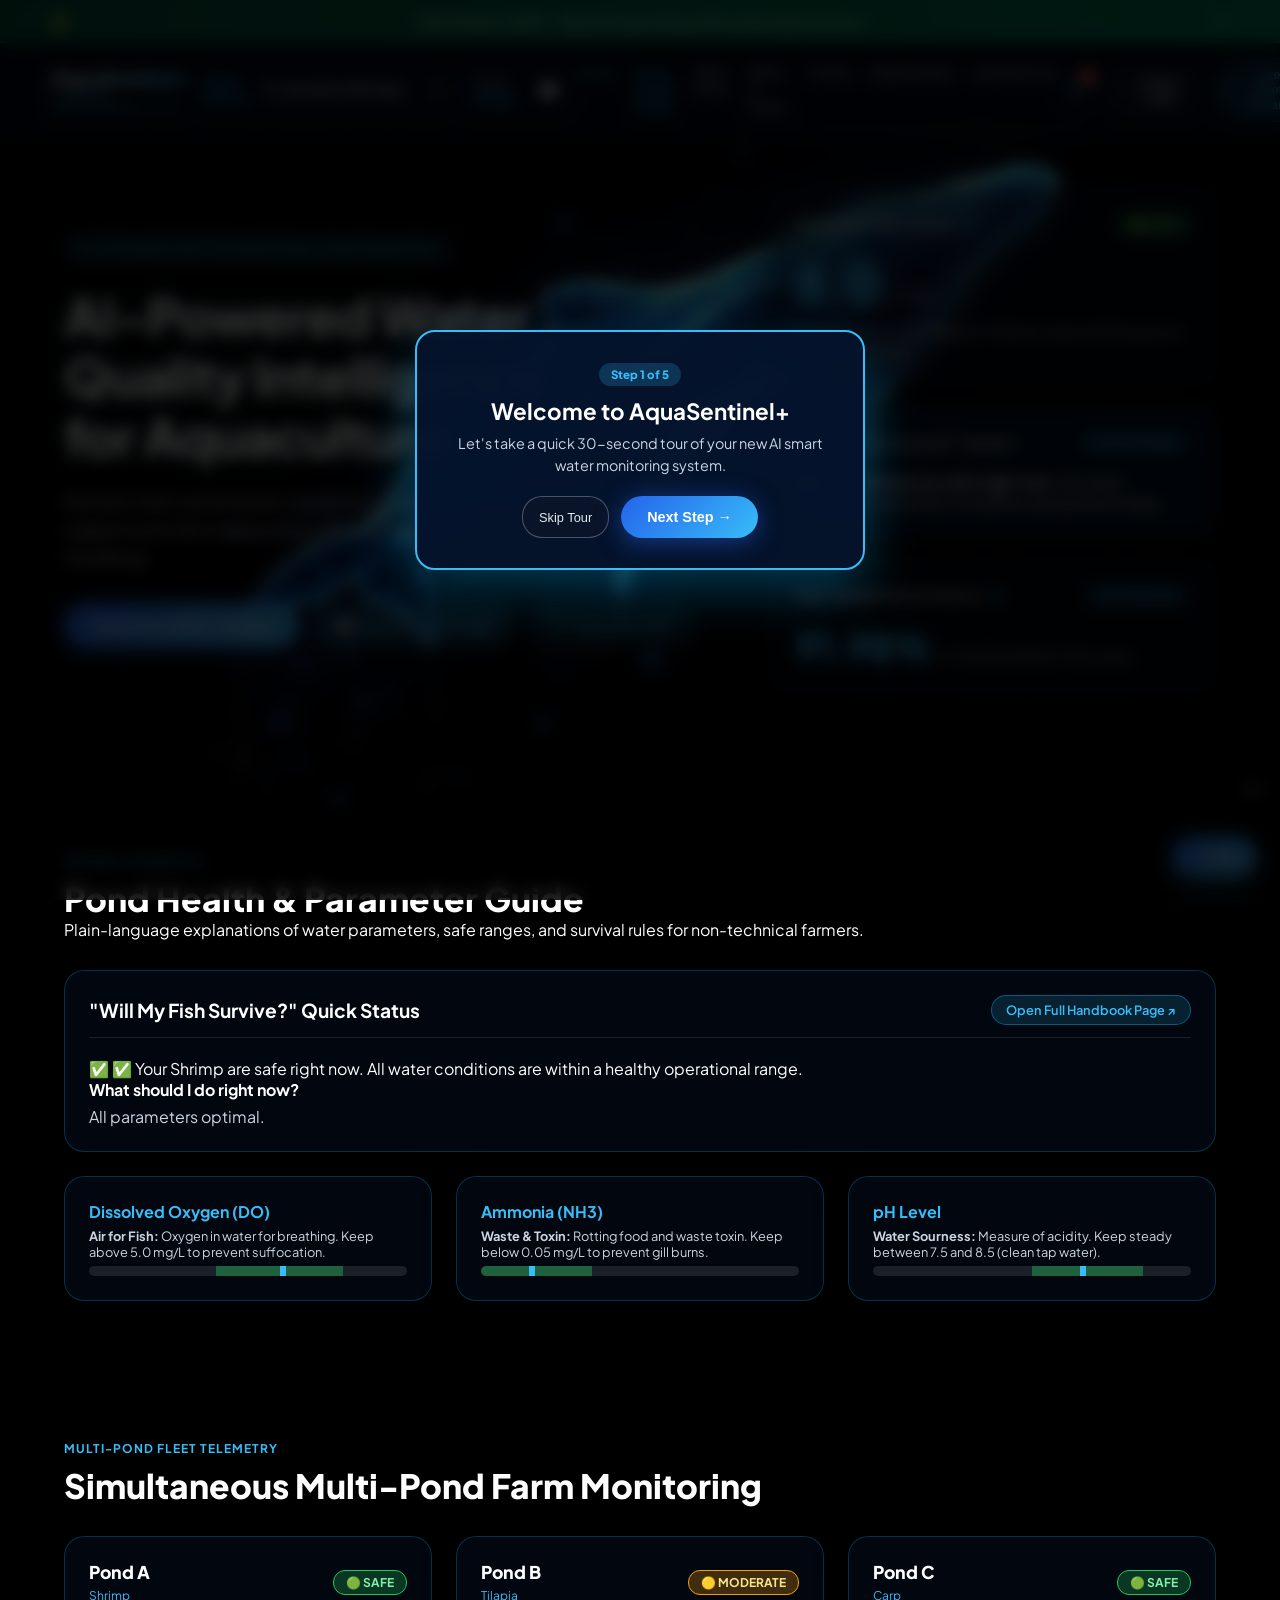
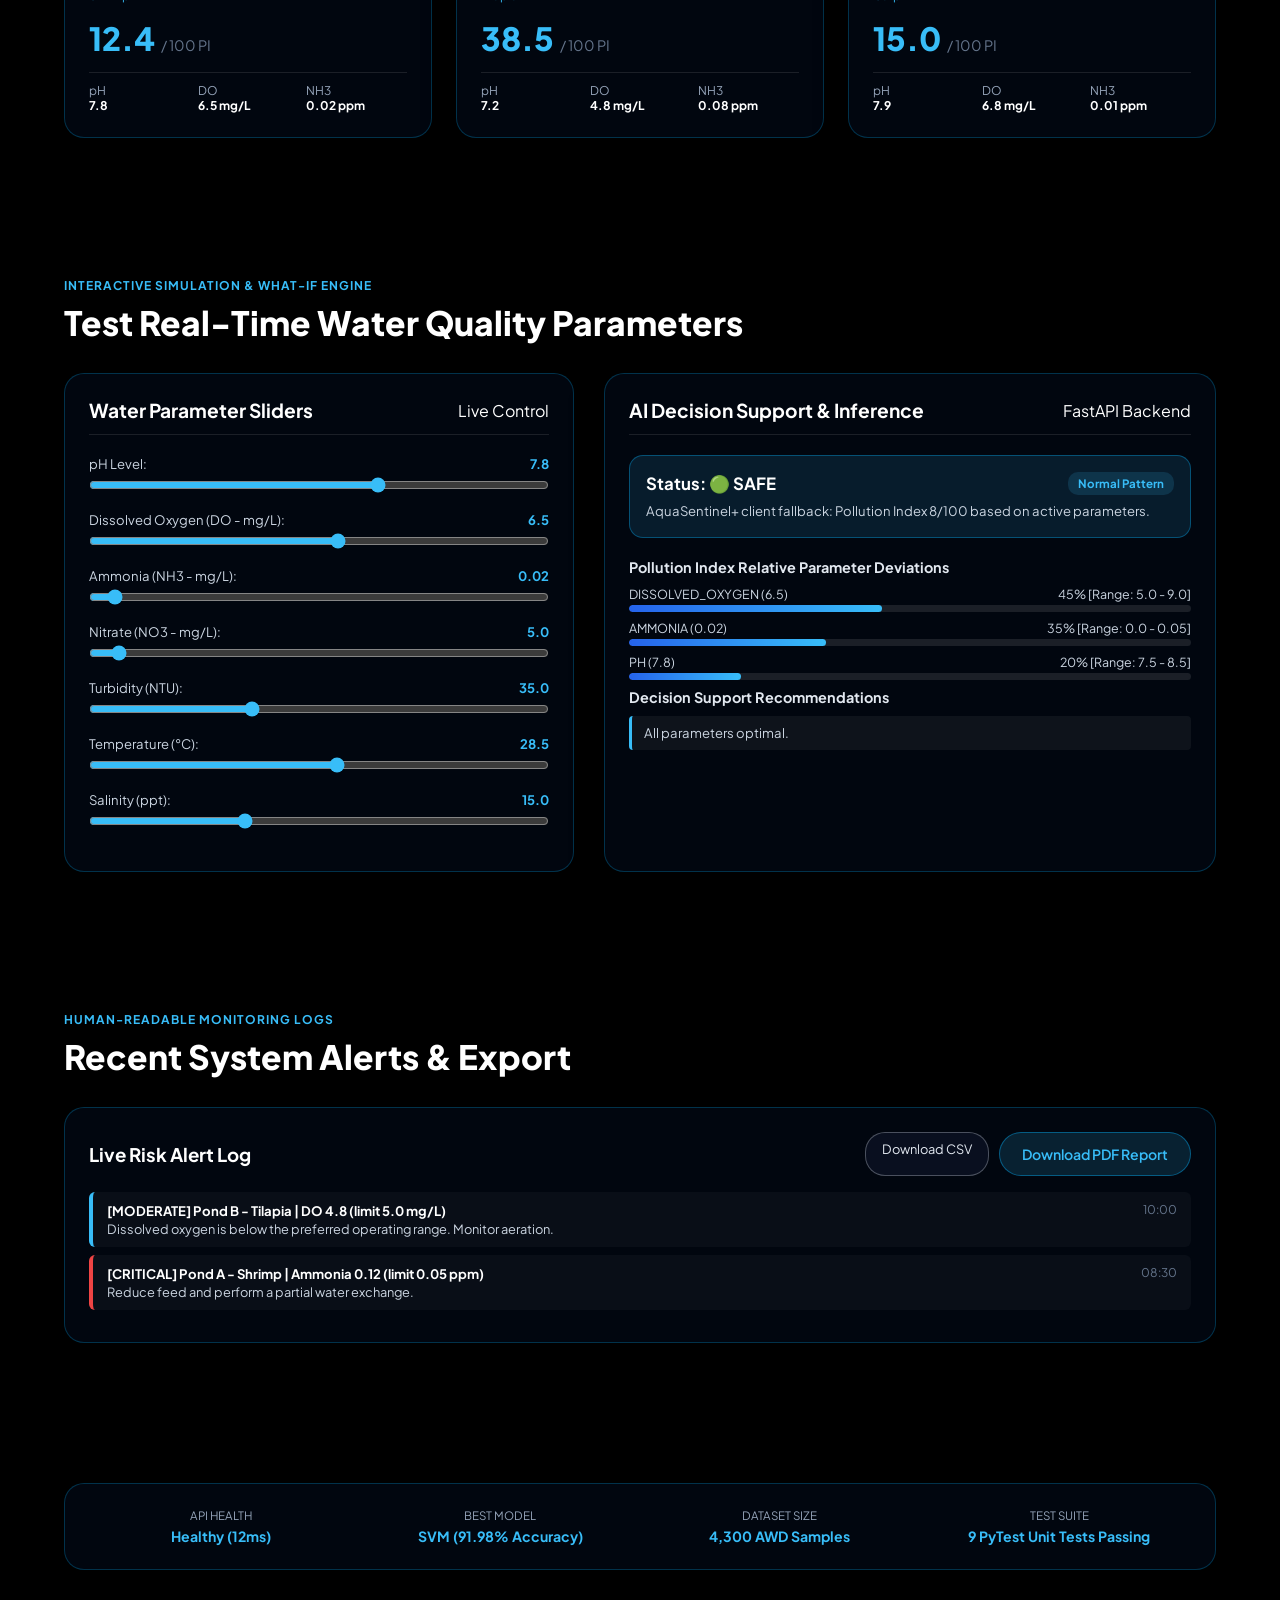
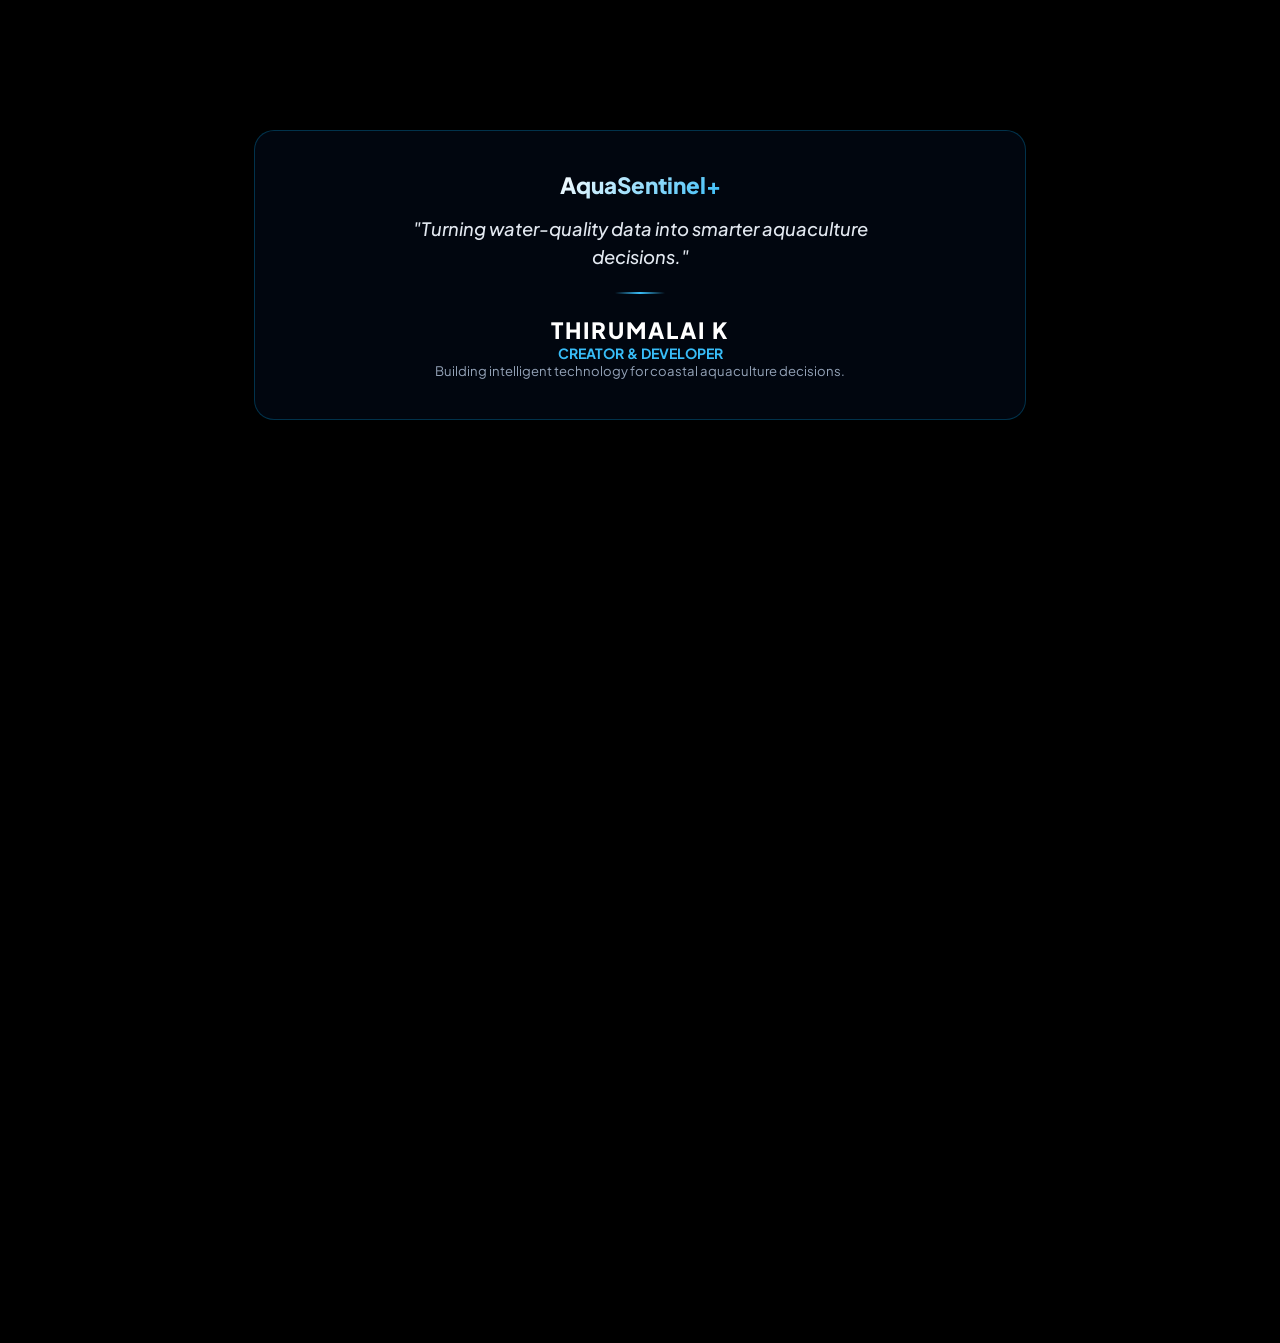
==== commit f155cef7: "Revert "Configure public API deployment for Vercel" This reverts commit c87a318ac1aec67f0edb08df3a29" ====
--- a/AQUA/index.html
+++ b/AQUA/index.html
@@ -121,7 +121,7 @@
                             <a href="guide.html" target="_blank" class="btn-pdf" style="background: rgba(56, 189, 248, 0.25);">
                                 📖 Farmer Health Guide
                             </a>
-                            <a href="/api/report-pdf" data-report="pdf" download class="btn-pdf">
+                            <a href="/api/report-pdf" download class="btn-pdf">
                                 <svg width="16" height="16" viewBox="0 0 24 24" fill="none" stroke="currentColor" stroke-width="2"><path d="M21 15v4a2 2 0 0 1-2 2H5a2 2 0 0 1-2-2v-4"/><polyline points="7 10 12 15 17 10"/><line x1="12" y1="15" x2="12" y2="3"/></svg>
                                 Executive PDF
                             </a>
@@ -490,8 +490,8 @@
                     <div class="alerts-header">
                         <h3>Live Risk Alert Log</h3>
                         <div class="export-actions">
-                            <a href="/api/report-csv" data-report="csv" download class="btn-demo">Download CSV</a>
-                            <a href="/api/report-pdf" data-report="pdf" download class="btn-pdf">Download PDF Report</a>
+                            <a href="/api/report-csv" download class="btn-demo">Download CSV</a>
+                            <a href="/api/report-pdf" download class="btn-pdf">Download PDF Report</a>
                         </div>
                     </div>
                     <div class="alerts-scroll-box" id="alerts-box">
@@ -711,7 +711,6 @@
         <span id="toast-text">Session expired. Please log in again.</span>
     </div>
 
-    <script src="runtime-config.js"></script>
     <script src="script.js"></script>
 </body>
 </html>
